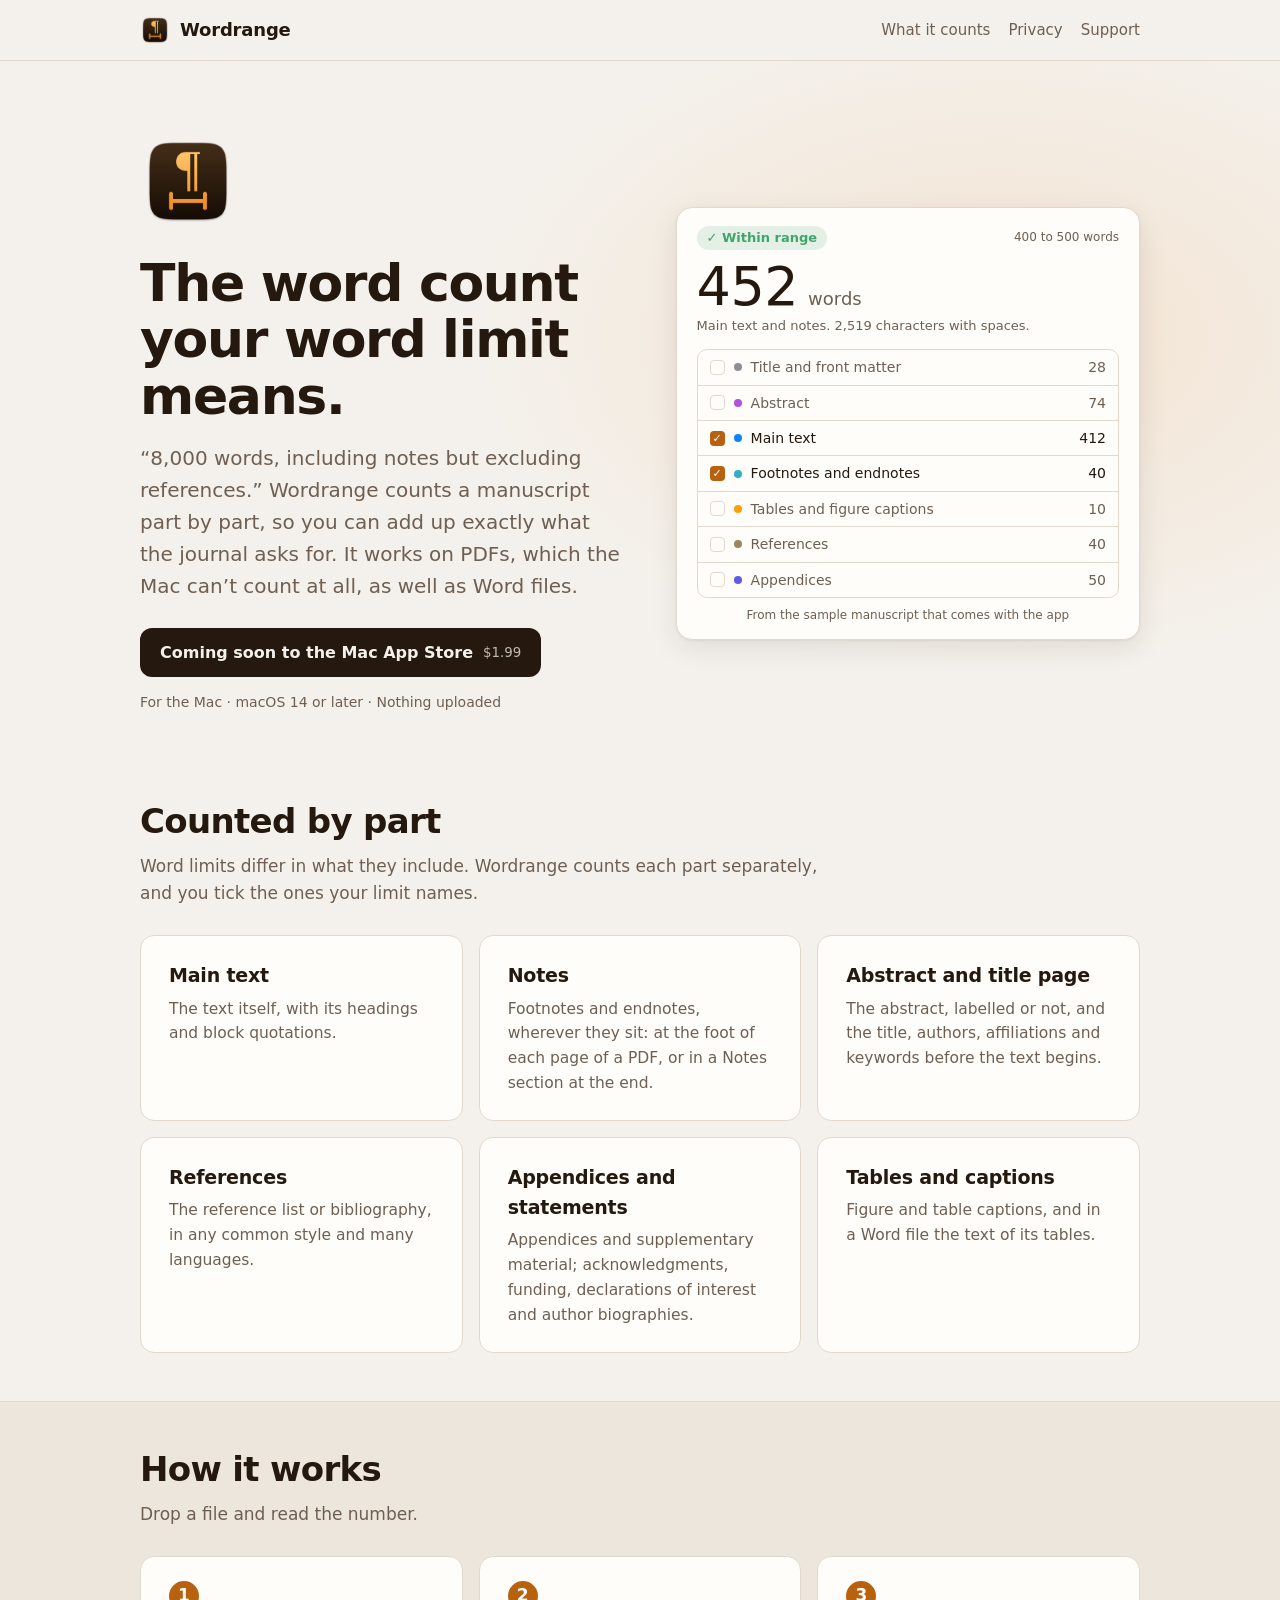
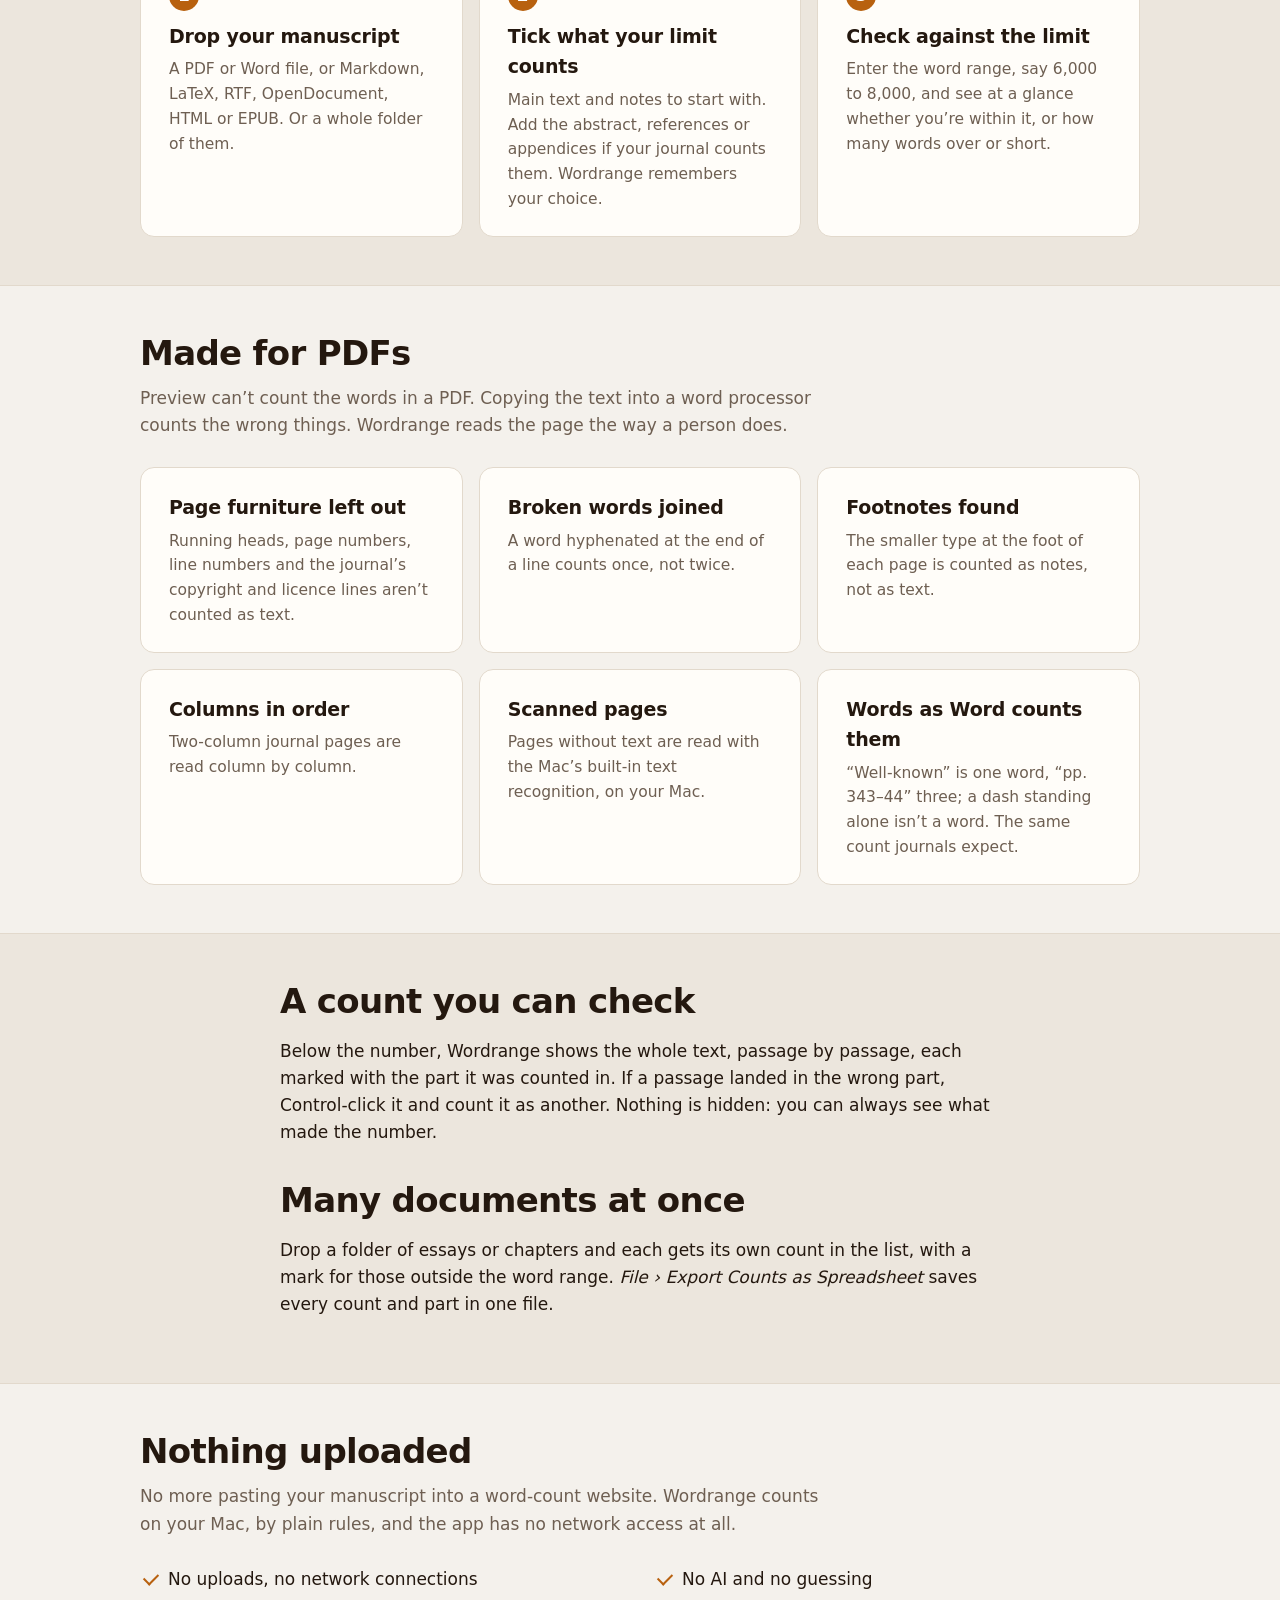
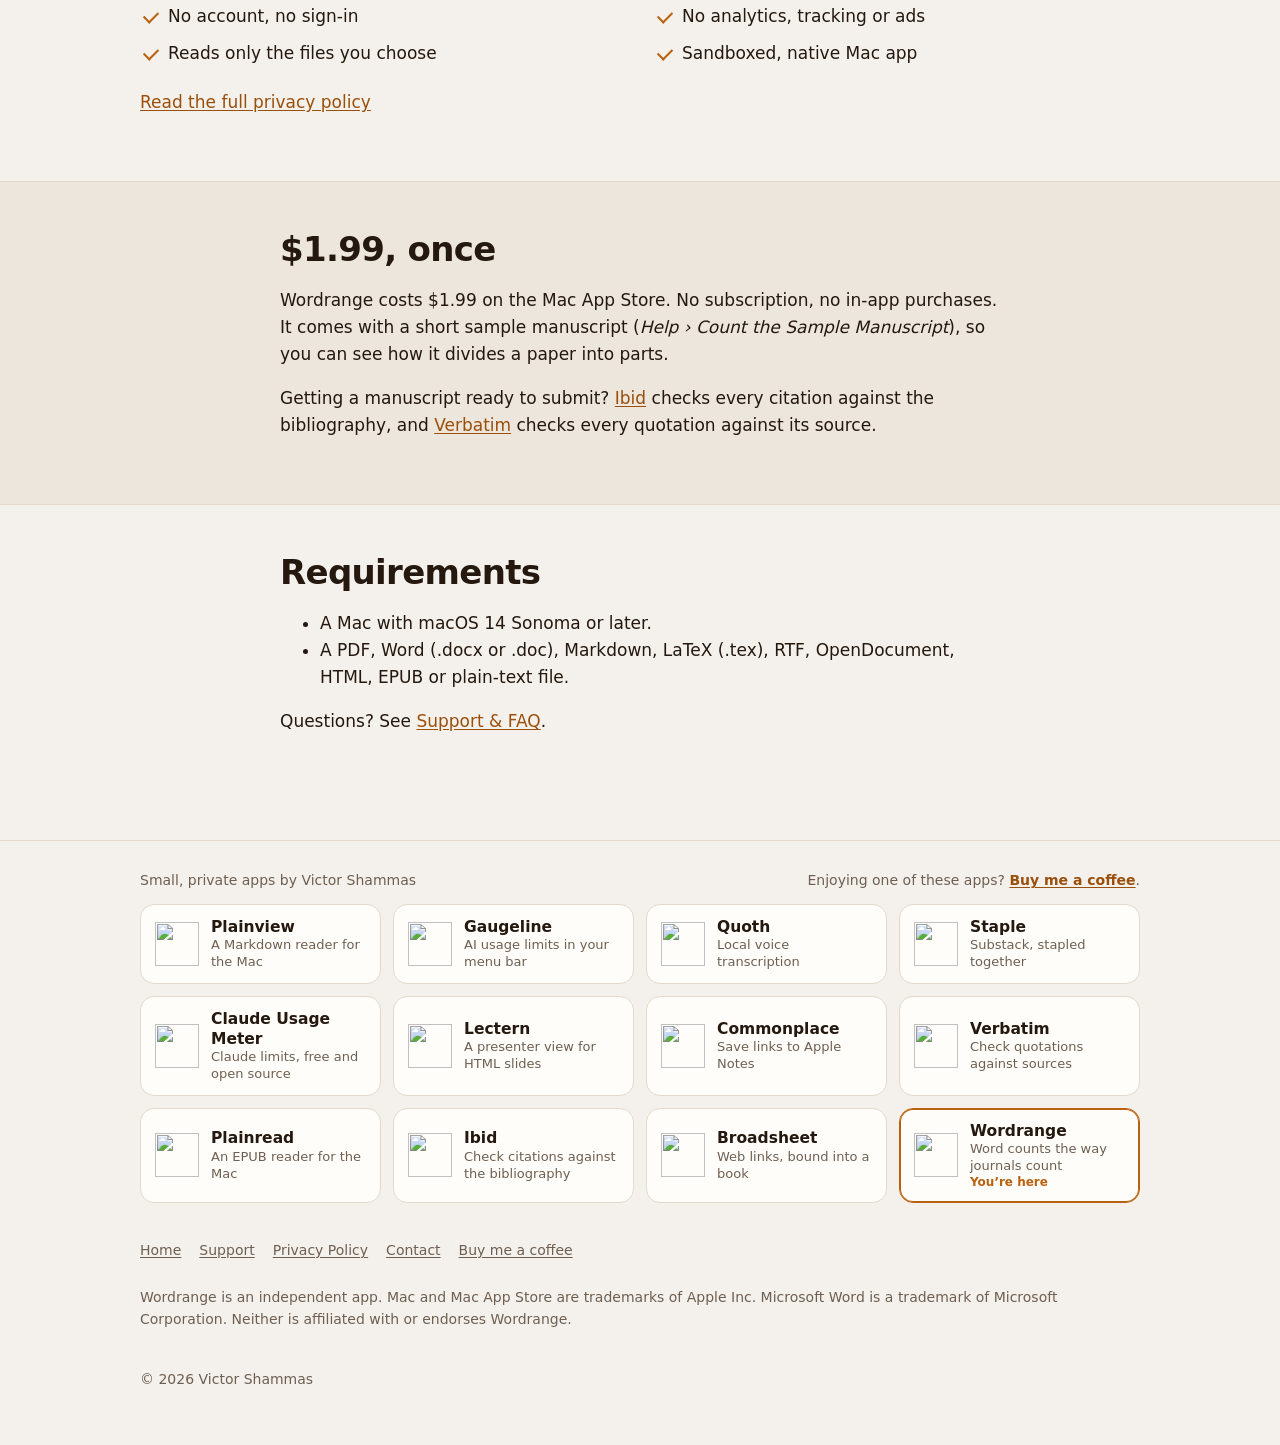
==== index.html @ e0a58110 "Wordrange website: marketing, support and privacy pages Co-Authored-By: Claude Opus 5.5 <noreply@ant" ====
<!doctype html>
<html lang="en">
<head>
<meta charset="utf-8">
<meta name="viewport" content="width=device-width, initial-scale=1">
<title>Wordrange: the word count your word limit means</title>
<meta name="description" content="Wordrange is a Mac app that counts the words in a PDF or Word manuscript the way journals count them: the main text and notes, with or without the abstract, references and appendices. Nothing uploaded.">
<meta name="color-scheme" content="light dark">
<meta property="og:title" content="Wordrange">
<meta property="og:description" content="Count the words in a PDF or Word manuscript the way journals count them, part by part. Nothing uploaded.">
<meta property="og:image" content="https://victorshammas.com/wordrange/icon.png">
<link rel="icon" type="image/png" href="favicon.png">
<link rel="apple-touch-icon" href="apple-touch-icon.png">
<link rel="stylesheet" href="style.css">
</head>
<body>
<header class="site-header">
  <div class="wrap">
    <a class="brand" href="./"><img src="icon.png" alt="" width="30" height="30">Wordrange</a>
    <nav class="nav" aria-label="Main">
      <a href="#parts" class="hide-sm">What it counts</a>
      <a href="#privacy" class="hide-sm">Privacy</a>
      <a href="support.html">Support</a>
    </nav>
  </div>
</header>

<main>
  <section class="hero">
    <div class="wrap">
      <div>
        <img class="hero-icon" src="icon.png" alt="Wordrange app icon" width="96" height="96">
        <h1>The word count your word limit means.</h1>
        <p class="lede">“8,000 words, including notes but excluding references.” Wordrange counts a manuscript part by part, so you can add up exactly what the journal asks for. It works on PDFs, which the Mac can’t count at all, as well as Word files.</p>
        <div class="cta-row">
          <!-- At launch, replace with: <a class="btn" href="https://apps.apple.com/app/idPLACEHOLDER">Download on the Mac App Store <small>$1.99</small></a> (see README.md). -->
          <span class="btn" aria-disabled="true">Coming soon to the Mac App Store <small>$1.99</small></span>
          <span class="fineprint">For the Mac · macOS 14 or later · Nothing uploaded</span>
        </div>
      </div>

      <figure class="compare" role="img" aria-label="Illustration of Wordrange counting a manuscript by part">
        <div class="head"><span class="pill ok">✓ Within range</span><span class="count">400 to 500 words</span></div>
        <div class="big"><strong>452</strong><span>words</span></div>
        <p class="src" style="border:0;margin:0;padding:0">Main text and notes. 2,519 characters with spaces.</p>
        <ul class="parts">
          <li><span class="box"></span><span class="dot" style="background:#8e8e93"></span>Title and front matter<span class="n">28</span></li>
          <li><span class="box"></span><span class="dot" style="background:#af52de"></span>Abstract<span class="n">74</span></li>
          <li class="on"><span class="box">✓</span><span class="dot" style="background:#0a84ff"></span>Main text<span class="n">412</span></li>
          <li class="on"><span class="box">✓</span><span class="dot" style="background:#30b0c7"></span>Footnotes and endnotes<span class="n">40</span></li>
          <li><span class="box"></span><span class="dot" style="background:#ff9f0a"></span>Tables and figure captions<span class="n">10</span></li>
          <li><span class="box"></span><span class="dot" style="background:#a2845e"></span>References<span class="n">40</span></li>
          <li><span class="box"></span><span class="dot" style="background:#5e5ce6"></span>Appendices<span class="n">50</span></li>
        </ul>
        <p class="demo">From the sample manuscript that comes with the app</p>
      </figure>
    </div>
  </section>

  <section id="parts">
    <div class="wrap">
      <h2>Counted by part</h2>
      <p class="section-lede">Word limits differ in what they include. Wordrange counts each part separately, and you tick the ones your limit names.</p>
      <div class="grid">
        <div class="card"><h3>Main text</h3><p>The text itself, with its headings and block quotations.</p></div>
        <div class="card"><h3>Notes</h3><p>Footnotes and endnotes, wherever they sit: at the foot of each page of a PDF, or in a Notes section at the end.</p></div>
        <div class="card"><h3>Abstract and title page</h3><p>The abstract, labelled or not, and the title, authors, affiliations and keywords before the text begins.</p></div>
        <div class="card"><h3>References</h3><p>The reference list or bibliography, in any common style and many languages.</p></div>
        <div class="card"><h3>Appendices and statements</h3><p>Appendices and supplementary material; acknowledgments, funding, declarations of interest and author biographies.</p></div>
        <div class="card"><h3>Tables and captions</h3><p>Figure and table captions, and in a Word file the text of its tables.</p></div>
      </div>
    </div>
  </section>

  <section class="band" id="how">
    <div class="wrap">
      <h2>How it works</h2>
      <p class="section-lede">Drop a file and read the number.</p>
      <div class="steps">
        <div class="card"><h3>Drop your manuscript</h3><p>A PDF or Word file, or Markdown, LaTeX, RTF, OpenDocument, HTML or EPUB. Or a whole folder of them.</p></div>
        <div class="card"><h3>Tick what your limit counts</h3><p>Main text and notes to start with. Add the abstract, references or appendices if your journal counts them. Wordrange remembers your choice.</p></div>
        <div class="card"><h3>Check against the limit</h3><p>Enter the word range, say 6,000 to 8,000, and see at a glance whether you’re within it, or how many words over or short.</p></div>
      </div>
    </div>
  </section>

  <section id="pdf">
    <div class="wrap">
      <h2>Made for PDFs</h2>
      <p class="section-lede">Preview can’t count the words in a PDF. Copying the text into a word processor counts the wrong things. Wordrange reads the page the way a person does.</p>
      <div class="grid">
        <div class="card"><h3>Page furniture left out</h3><p>Running heads, page numbers, line numbers and the journal’s copyright and licence lines aren’t counted as text.</p></div>
        <div class="card"><h3>Broken words joined</h3><p>A word hyphenated at the end of a line counts once, not twice.</p></div>
        <div class="card"><h3>Footnotes found</h3><p>The smaller type at the foot of each page is counted as notes, not as text.</p></div>
        <div class="card"><h3>Columns in order</h3><p>Two-column journal pages are read column by column.</p></div>
        <div class="card"><h3>Scanned pages</h3><p>Pages without text are read with the Mac’s built-in text recognition, on your Mac.</p></div>
        <div class="card"><h3>Words as Word counts them</h3><p>“Well-known” is one word, “pp. 343–44” three; a dash standing alone isn’t a word. The same count journals expect.</p></div>
      </div>
    </div>
  </section>

  <section class="band">
    <div class="wrap narrow">
      <h2>A count you can check</h2>
      <p>Below the number, Wordrange shows the whole text, passage by passage, each marked with the part it was counted in. If a passage landed in the wrong part, Control-click it and count it as another. Nothing is hidden: you can always see what made the number.</p>
      <h2 style="margin-top:34px">Many documents at once</h2>
      <p>Drop a folder of essays or chapters and each gets its own count in the list, with a mark for those outside the word range. <em>File › Export Counts as Spreadsheet</em> saves every count and part in one file.</p>
    </div>
  </section>

  <section id="privacy">
    <div class="wrap">
      <h2>Nothing uploaded</h2>
      <p class="section-lede">No more pasting your manuscript into a word-count website. Wordrange counts on your Mac, by plain rules, and the app has no network access at all.</p>
      <ul class="checks">
        <li>No uploads, no network connections</li>
        <li>No AI and no guessing</li>
        <li>No account, no sign-in</li>
        <li>No analytics, tracking or ads</li>
        <li>Reads only the files you choose</li>
        <li>Sandboxed, native Mac app</li>
      </ul>
      <p style="margin-top:22px"><a href="privacy.html">Read the full privacy policy</a></p>
    </div>
  </section>

  <section class="band">
    <div class="wrap narrow">
      <h2>$1.99, once</h2>
      <p>Wordrange costs $1.99 on the Mac App Store. No subscription, no in-app purchases. It comes with a short sample manuscript (<em>Help › Count the Sample Manuscript</em>), so you can see how it divides a paper into parts.</p>
      <p>Getting a manuscript ready to submit? <a href="https://victorshammas.com/ibid/">Ibid</a> checks every citation against the bibliography, and <a href="https://victorshammas.com/verbatim/">Verbatim</a> checks every quotation against its source.</p>
    </div>
  </section>

  <section>
    <div class="wrap narrow">
      <h2>Requirements</h2>
      <ul>
        <li>A Mac with macOS 14 Sonoma or later.</li>
        <li>A PDF, Word (.docx or .doc), Markdown, LaTeX (.tex), RTF, OpenDocument, HTML, EPUB or plain-text file.</li>
      </ul>
      <p>Questions? See <a href="support.html">Support &amp; FAQ</a>.</p>
    </div>
  </section>
</main>

<section class="app-bar" aria-label="Apps by Victor Shammas">
  <div class="wrap">
    <div class="app-bar-head">
      <p class="app-bar-title"><a href="https://victorshammas.com/apps/">Small, private apps by Victor Shammas</a></p>
      <p class="app-bar-coffee">Enjoying one of these apps? <a href="https://buymeacoffee.com/victorshammas">Buy me a coffee</a>.</p>
    </div>
    <div class="app-tiles">
      <a class="app-tile" href="https://victorshammas.com/plainview/"><img src="https://victorshammas.com/plainview/icon.png" alt="" width="44" height="44"><span><strong>Plainview</strong><small>A Markdown reader for the Mac</small></span></a>
      <a class="app-tile" href="https://victorshammas.com/gaugeline/"><img src="https://victorshammas.com/gaugeline/icon.png" alt="" width="44" height="44"><span><strong>Gaugeline</strong><small>AI usage limits in your menu bar</small></span></a>
      <a class="app-tile" href="https://victorshammas.com/quoth/"><img src="https://victorshammas.com/quoth/icon.png" alt="" width="44" height="44"><span><strong>Quoth</strong><small>Local voice transcription</small></span></a>
      <a class="app-tile" href="https://victorshammas.com/staple/"><img src="https://victorshammas.com/staple/icon.png" alt="" width="44" height="44"><span><strong>Staple</strong><small>Substack, stapled together</small></span></a>
      <a class="app-tile" href="https://victorshammas.com/claude-usage-meter/"><img src="https://victorshammas.com/claude-usage-meter/icon.png" alt="" width="44" height="44"><span><strong>Claude Usage Meter</strong><small>Claude limits, free and open source</small></span></a>
      <a class="app-tile" href="https://victorshammas.com/lectern/"><img src="https://victorshammas.com/lectern/icon.png" alt="" width="44" height="44"><span><strong>Lectern</strong><small>A presenter view for HTML slides</small></span></a>
      <a class="app-tile" href="https://victorshammas.com/commonplace/"><img src="https://victorshammas.com/commonplace/icon.png" alt="" width="44" height="44"><span><strong>Commonplace</strong><small>Save links to Apple Notes</small></span></a>
      <a class="app-tile" href="https://victorshammas.com/verbatim/"><img src="https://victorshammas.com/verbatim/icon.png" alt="" width="44" height="44"><span><strong>Verbatim</strong><small>Check quotations against sources</small></span></a>
      <a class="app-tile" href="https://victorshammas.com/plainread/"><img src="https://victorshammas.com/plainread/icon.png" alt="" width="44" height="44"><span><strong>Plainread</strong><small>An EPUB reader for the Mac</small></span></a>
      <a class="app-tile" href="https://victorshammas.com/ibid/"><img src="https://victorshammas.com/ibid/icon.png" alt="" width="44" height="44"><span><strong>Ibid</strong><small>Check citations against the bibliography</small></span></a>
      <a class="app-tile" href="https://victorshammas.com/broadsheet/"><img src="https://victorshammas.com/broadsheet/icon.png" alt="" width="44" height="44"><span><strong>Broadsheet</strong><small>Web links, bound into a book</small></span></a>
      <a class="app-tile current" aria-current="page" href="https://victorshammas.com/wordrange/"><img src="https://victorshammas.com/wordrange/icon.png" alt="" width="44" height="44"><span><strong>Wordrange</strong><small>Word counts the way journals count</small><em>You’re here</em></span></a>
    </div>
  </div>
</section>

<footer>
  <div class="wrap">
    <nav aria-label="Footer"><a href="./">Home</a><a href="support.html">Support</a><a href="privacy.html">Privacy Policy</a><a href="mailto:contact+wordrange@victorshammas.com">Contact</a><a href="https://buymeacoffee.com/victorshammas">Buy me a coffee</a></nav>
    <p>Wordrange is an independent app. Mac and Mac App Store are trademarks of Apple Inc. Microsoft Word is a trademark of Microsoft Corporation. Neither is affiliated with or endorses Wordrange.</p>
    <p>© 2026 Victor Shammas</p>
  </div>
</footer>
</body>
</html>
---- style.css ----
/* Ibid site: one stylesheet, no external fonts, scripts or trackers.
   Shared with Plainview, Gaugeline, Quoth, Lectern, Commonplace, Verbatim and Plainread (victorshammas.com);
   only the hero figure differs. */
:root {
  /* Brand palette, matching the app icon: espresso (#46321F → #1C140E), amber (#FFC56A → #EE8A25). Same as Plainread's. */
  --bg: #f4f1ec;
  --surface: #fffdf9;
  --surface-2: #ece6dd;
  --text: #24180f;
  --muted: #6e5f52;
  --line: #e2d9cc;
  --accent: #b8610f;
  --accent-ink: #ffffff;
  --link: #9a4f0b;
  --glow: rgba(238, 138, 37, .14);
  --ok: #3fa66b;
  --warn: #e8a33a;
  --bad: #e0563a;
  --track: #e7dfd3;
  --code-bg: #ede6dc;
  --shadow: 0 1px 2px rgba(36, 24, 15, .06), 0 8px 28px rgba(36, 24, 15, .09);
  --radius: 14px;
  color-scheme: light dark;
}
@media (prefers-color-scheme: dark) {
  :root {
    --bg: #1c140e;
    --surface: #2a1f16;
    --surface-2: #241a12;
    --text: #f6ebdd;
    --muted: #bca892;
    --line: #46321f;
    --accent: #ffb457;
    --accent-ink: #1c140e;
    --link: #ffc56a;
    --glow: rgba(255, 197, 106, .12);
    --track: #46321f;
    --code-bg: #33261b;
    --shadow: 0 1px 2px rgba(0, 0, 0, .35), 0 10px 30px rgba(0, 0, 0, .4);
  }
}

* { box-sizing: border-box; }
html { -webkit-text-size-adjust: 100%; }
body {
  margin: 0;
  background: var(--bg);
  color: var(--text);
  font: 17px/1.6 -apple-system, BlinkMacSystemFont, "SF Pro Text", "Segoe UI", system-ui, sans-serif;
  -webkit-font-smoothing: antialiased;
}
a { color: var(--link); text-underline-offset: 2px; }
a:hover { text-decoration-thickness: 2px; }
img { max-width: 100%; height: auto; }
code, kbd {
  font: .9em/1.4 ui-monospace, "SF Mono", Menlo, monospace;
  background: var(--code-bg);
  border-radius: 6px;
  padding: .12em .4em;
  overflow-wrap: anywhere;
}
pre {
  background: var(--code-bg);
  border-radius: 10px;
  padding: 14px 16px;
  overflow-x: auto;
  font: 14px/1.5 ui-monospace, "SF Mono", Menlo, monospace;
}
pre code { background: none; padding: 0; }

.wrap { max-width: 1040px; margin: 0 auto; padding: 0 20px; }
.narrow { max-width: 760px; }

/* Header */
.site-header { border-bottom: 1px solid var(--line); background: color-mix(in srgb, var(--bg) 88%, transparent); position: sticky; top: 0; backdrop-filter: saturate(160%) blur(12px); -webkit-backdrop-filter: saturate(160%) blur(12px); z-index: 10; }
.site-header .wrap { display: flex; align-items: center; justify-content: space-between; gap: 16px; height: 60px; }
.brand { display: flex; align-items: center; gap: 10px; font-weight: 700; font-size: 18px; color: var(--text); text-decoration: none; letter-spacing: -.01em; }
.brand img { width: 30px; height: 30px; }
.nav { display: flex; gap: 18px; font-size: 15px; }
.nav a { color: var(--muted); text-decoration: none; }
.nav a:hover, .nav a[aria-current="page"] { color: var(--text); }

/* Hero */
.hero { padding: 72px 0 40px; background: radial-gradient(60% 70% at 78% 40%, var(--glow), transparent 70%); }
.hero .wrap { display: grid; grid-template-columns: 1.05fr 1fr; gap: 48px; align-items: center; }
.hero-icon { width: 96px; height: 96px; margin-bottom: 18px; }
h1 { font-size: clamp(34px, 5vw, 52px); line-height: 1.08; letter-spacing: -.025em; margin: 0 0 18px; }
.lede { font-size: 20px; color: var(--muted); margin: 0 0 26px; max-width: 34em; }
.cta-row { display: flex; flex-wrap: wrap; align-items: center; gap: 14px 18px; }
.btn {
  display: inline-flex; align-items: center; gap: 10px;
  background: var(--text); color: var(--bg);
  padding: 12px 20px; border-radius: 12px;
  font-weight: 600; text-decoration: none; font-size: 16px;
}
.btn:hover { opacity: .9; }
.btn small { font-weight: 500; opacity: .75; }
.fineprint { color: var(--muted); font-size: 14px; }

/* Screenshot frame: a real 1280×800 screenshot in a plain window. */
.shot { margin: 0; background: var(--surface); border: 1px solid var(--line); border-radius: 12px; box-shadow: var(--shadow); overflow: hidden; }
.win-bar { display: flex; align-items: center; gap: 8px; height: 34px; padding: 0 14px; border-bottom: 1px solid var(--line); background: var(--surface-2); font-size: 13px; font-weight: 600; color: var(--muted); }
.win-bar i { width: 12px; height: 12px; border-radius: 50%; background: #ff5f57; }
.win-bar i:nth-child(2) { background: #febc2e; } .win-bar i:nth-child(3) { background: #28c840; margin-right: 8px; }
.shot img { display: block; width: 100%; height: auto; }
.shot-wide { max-width: 880px; margin: 32px auto 0; }

/* Sections */
section { padding: 48px 0; }
h2 { font-size: clamp(26px, 3.4vw, 34px); letter-spacing: -.02em; line-height: 1.15; margin: 0 0 12px; }
h3 { font-size: 19px; margin: 0 0 6px; letter-spacing: -.01em; }
.section-lede { color: var(--muted); margin: 0 0 28px; max-width: 40em; }
.grid { display: grid; grid-template-columns: repeat(3, 1fr); gap: 16px; }
.card { background: var(--surface); border: 1px solid var(--line); border-radius: var(--radius); padding: 24px 28px; }
.card p { margin: 0; color: var(--muted); font-size: 15.5px; }
.steps { counter-reset: s; display: grid; grid-template-columns: repeat(3, 1fr); gap: 16px; }
.steps .card::before { counter-increment: s; content: counter(s); display: inline-grid; place-items: center; width: 30px; height: 30px; border-radius: 50%; background: var(--accent); color: var(--accent-ink); font-weight: 700; margin-bottom: 10px; }
.band { background: var(--surface-2); border-block: 1px solid var(--line); }
.checks { list-style: none; padding: 0; margin: 0; display: grid; grid-template-columns: 1fr 1fr; gap: 10px 28px; }
.checks li { padding-left: 28px; position: relative; }
.checks li::before { content: ""; position: absolute; left: 4px; top: .45em; width: 12px; height: 7px; border-left: 2.5px solid var(--accent); border-bottom: 2.5px solid var(--accent); transform: rotate(-45deg); }

/* Docs pages */
.doc { padding: 48px 0 24px; }
.doc h1 { font-size: clamp(30px, 4.4vw, 42px); }
.doc h2 { font-size: 24px; margin-top: 40px; }
.doc h3 { margin-top: 26px; }
.doc p, .doc li { color: var(--text); }
.doc .meta-line { color: var(--muted); margin-top: -6px; }
.tldr { background: var(--surface); border: 1px solid var(--line); border-left: 4px solid var(--accent); border-radius: 10px; padding: 18px 28px; margin: 24px 0; }
.tldr ul { margin: 8px 0 0; padding-left: 20px; }
table { width: 100%; border-collapse: collapse; margin: 16px 0; font-size: 15.5px; display: block; overflow-x: auto; }
th, td { text-align: left; vertical-align: top; padding: 10px 12px; border-bottom: 1px solid var(--line); }
th { color: var(--muted); font-weight: 600; font-size: 14px; }
details { background: var(--surface); border: 1px solid var(--line); border-radius: 12px; padding: 6px 28px; margin: 12px 0; }
details[open] { padding-bottom: 18px; }
summary { cursor: pointer; font-weight: 600; padding: 14px 0; list-style-position: inside; }
summary::-webkit-details-marker { margin-right: 6px; }
details > :not(summary) { margin-left: 0; margin-right: 0; }
summary::marker { color: var(--muted); }
.toc { display: flex; flex-wrap: wrap; gap: 8px; margin: 18px 0 8px; padding: 0; list-style: none; }
.toc a { display: inline-block; padding: 6px 12px; border: 1px solid var(--line); border-radius: 999px; text-decoration: none; color: var(--text); font-size: 14.5px; background: var(--surface); }

/* Footer */
footer { border-top: 1px solid var(--line); margin-top: 40px; padding: 28px 0 40px; color: var(--muted); font-size: 14px; }
footer .wrap { display: grid; gap: 10px; }
footer nav { display: flex; flex-wrap: wrap; gap: 18px; }
footer a { color: var(--muted); }

@media (max-width: 820px) {
  details, .card, .tldr { padding-left: 20px; padding-right: 20px; }
  .hero { padding-top: 40px; }
  .hero .wrap, .grid, .steps { grid-template-columns: 1fr; }
  .hero .wrap { gap: 32px; }
  .checks { grid-template-columns: 1fr; }
  .nav { gap: 14px; }
}
@media (max-width: 600px) {
  .stack thead { display: none; }
  .stack, .stack tbody, .stack tr, .stack td { display: block; width: 100%; }
  .stack tr { border-bottom: 1px solid var(--line); padding: 8px 0; }
  .stack td { border: 0; padding: 4px 0; }
  .stack td:first-child { font-weight: 600; }
  .stack td:not(:first-child)::before { content: attr(data-label) ": "; color: var(--muted); font-weight: 600; }
}
@media (max-width: 420px) {
  .nav a.hide-sm { display: none; }
  body { font-size: 16px; }
  .lede { font-size: 18px; }
}

/* App bar: the family of apps, shared by every site (Plainview, Gaugeline, Quoth, Staple, Claude Usage Meter, Lectern, Commonplace). */
.app-bar { border-top: 1px solid var(--line); margin-top: 40px; padding: 28px 0 8px; }
.app-bar + footer { margin-top: 0; border-top: 0; }
.app-bar-title { color: var(--muted); font-size: 14px; margin: 0 0 12px; }
.app-bar-head { display: flex; flex-wrap: wrap; justify-content: space-between; align-items: baseline; gap: 4px 18px; margin: 0 0 12px; }
.app-bar-head p { margin: 0; color: var(--muted); font-size: 14px; }
.app-bar-title a { color: inherit; text-decoration: none; }
.app-bar-title a:hover { color: var(--text); text-decoration: underline; }
.app-bar-coffee a { color: var(--link); font-weight: 600; }
.app-tiles { display: grid; grid-template-columns: repeat(4, 1fr); gap: 12px; }
.app-tile { display: flex; align-items: center; gap: 12px; padding: 12px 14px; border: 1px solid var(--line); border-radius: var(--radius); background: var(--surface); color: var(--text); text-decoration: none; }
.app-tile:hover { border-color: var(--accent); }
.app-tile img { width: 44px; height: 44px; flex: none; }
.app-tile span { display: grid; line-height: 1.3; }
.app-tile strong { font-size: 15.5px; }
.app-tile small { color: var(--muted); font-size: 13px; }
.app-tile em { color: var(--accent); font-size: 12px; font-style: normal; font-weight: 600; }
.app-tile.current { box-shadow: inset 0 0 0 1px var(--accent); border-color: var(--accent); }
/* Seven apps: four across, then three; icon beside the text. */
@media (max-width: 1000px) { .app-tiles { grid-template-columns: repeat(3, 1fr); } }
@media (max-width: 760px) { .app-tiles { grid-template-columns: 1fr 1fr; } }
@media (max-width: 560px) { .app-tiles { grid-template-columns: 1fr; } }

/* Comparison mock (pure CSS, a citation and bibliography entry from the sample essay) */
.compare { margin: 0; background: var(--surface); border: 1px solid var(--line); border-radius: 16px; box-shadow: var(--shadow); padding: 18px 20px 14px; font-size: 14.5px; }
.compare .head { display: flex; align-items: center; gap: 8px; margin-bottom: 10px; }
.compare .pill { font-weight: 600; font-size: 13px; padding: 2px 10px; border-radius: 999px; }
.compare .pill.bad { color: var(--bad); background: color-mix(in srgb, var(--bad) 14%, transparent); }
.compare .pill.flag { color: var(--text); border: 1px solid var(--line); font-weight: 500; }
.compare .count { margin-left: auto; color: var(--muted); font-size: 12px; }
.compare .sum { margin: 0 0 12px; font-size: 15.5px; }
.compare .cols { display: grid; grid-template-columns: 1fr 1fr; gap: 16px; }
.compare h4 { margin: 0 0 4px; font-size: 11.5px; text-transform: uppercase; letter-spacing: .06em; color: var(--muted); }
.compare .cols p { margin: 0; font-family: "Iowan Old Style", Georgia, serif; font-size: 15.5px; line-height: 1.5; }
.compare mark { color: inherit; background: color-mix(in srgb, var(--bad) 24%, transparent); border-radius: 3px; padding: 0 2px; }
.compare .src { margin: 12px 0 0; padding-top: 10px; border-top: 1px solid var(--line); color: var(--muted); font-size: 13px; }
.compare .list { margin: 12px 0 0; padding: 10px 0 0; border-top: 1px solid var(--line); list-style: none; font-size: 13px; }
.compare .list li { display: flex; gap: 8px; padding: 3px 0; color: var(--muted); }
.compare .list b { width: 14px; text-align: center; }
.compare .ok { color: var(--ok); } .compare .warn { color: var(--warn); } .compare .badc { color: var(--bad); }
.compare .demo { margin: 8px 0 0; color: var(--muted); font-size: 12px; text-align: center; }
@media (max-width: 560px) { .compare .cols { grid-template-columns: 1fr; } }
.verdicts { display: grid; gap: 10px; margin: 18px 0 0; padding: 0; list-style: none; }
.verdicts li { background: var(--surface); border: 1px solid var(--line); border-radius: 12px; padding: 12px 14px; }
.verdicts strong { margin-right: 6px; }
.price { font-size: 1.15em; }

/* Wordrange: the count in the hero figure */
.compare .big { display: flex; align-items: baseline; gap: 10px; margin: 2px 0 2px; }
.compare .big strong { font-size: 54px; font-weight: 300; line-height: 1; font-variant-numeric: tabular-nums; letter-spacing: -.01em; }
.compare .big span { font-size: 18px; color: var(--muted); }
.compare .pill.ok { color: var(--ok); background: color-mix(in srgb, var(--ok) 14%, transparent); }
.compare .parts { margin: 12px 0 0; padding: 0; list-style: none; border: 1px solid var(--line); border-radius: 10px; font-size: 14px; }
.compare .parts li { display: flex; align-items: center; gap: 9px; padding: 6px 12px; border-top: 1px solid var(--line); }
.compare .parts li:first-child { border-top: 0; }
.compare .parts .box { width: 15px; height: 15px; border-radius: 4px; border: 1.5px solid var(--line); display: inline-grid; place-items: center; font-size: 11px; line-height: 1; flex: none; }
.compare .parts .on .box { background: var(--accent); border-color: transparent; color: var(--accent-ink); }
.compare .parts .dot { width: 8px; height: 8px; border-radius: 50%; flex: none; }
.compare .parts .n { margin-left: auto; font-variant-numeric: tabular-nums; }
.compare .parts li:not(.on) { color: var(--muted); }
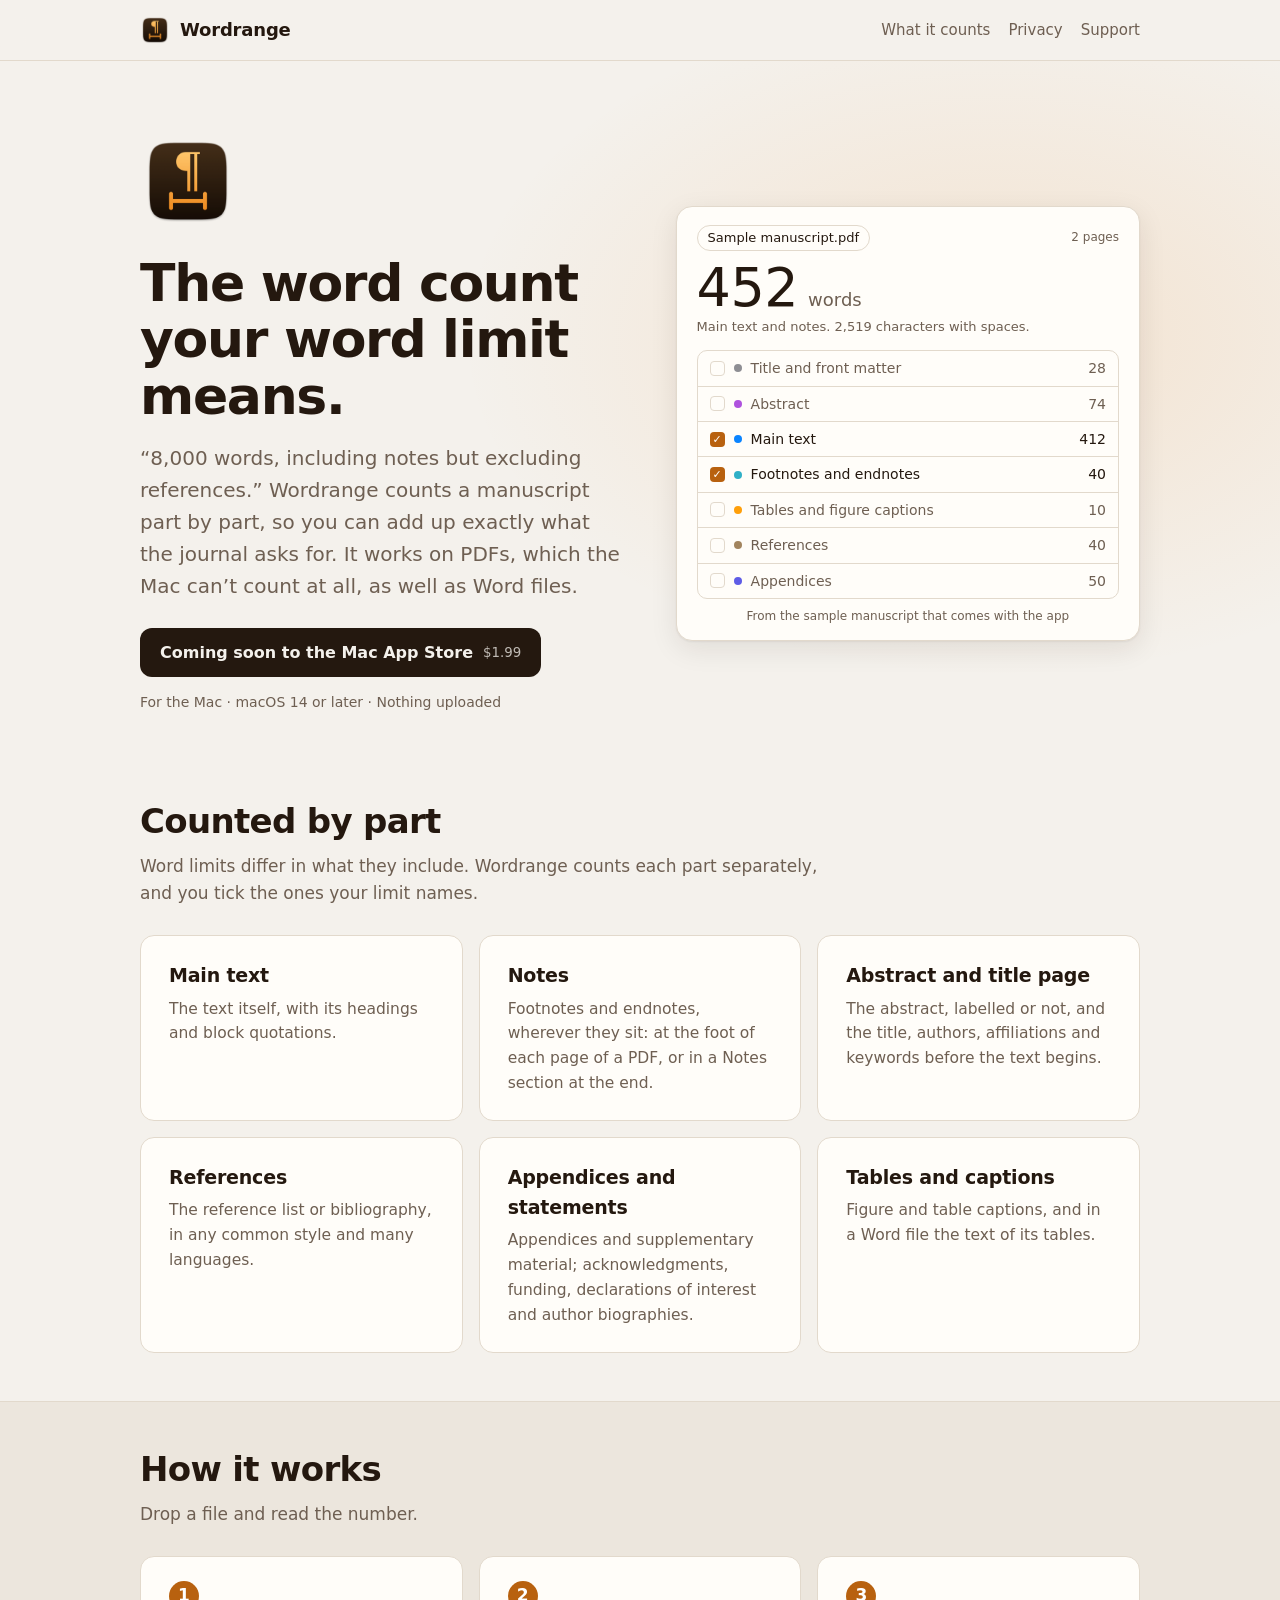
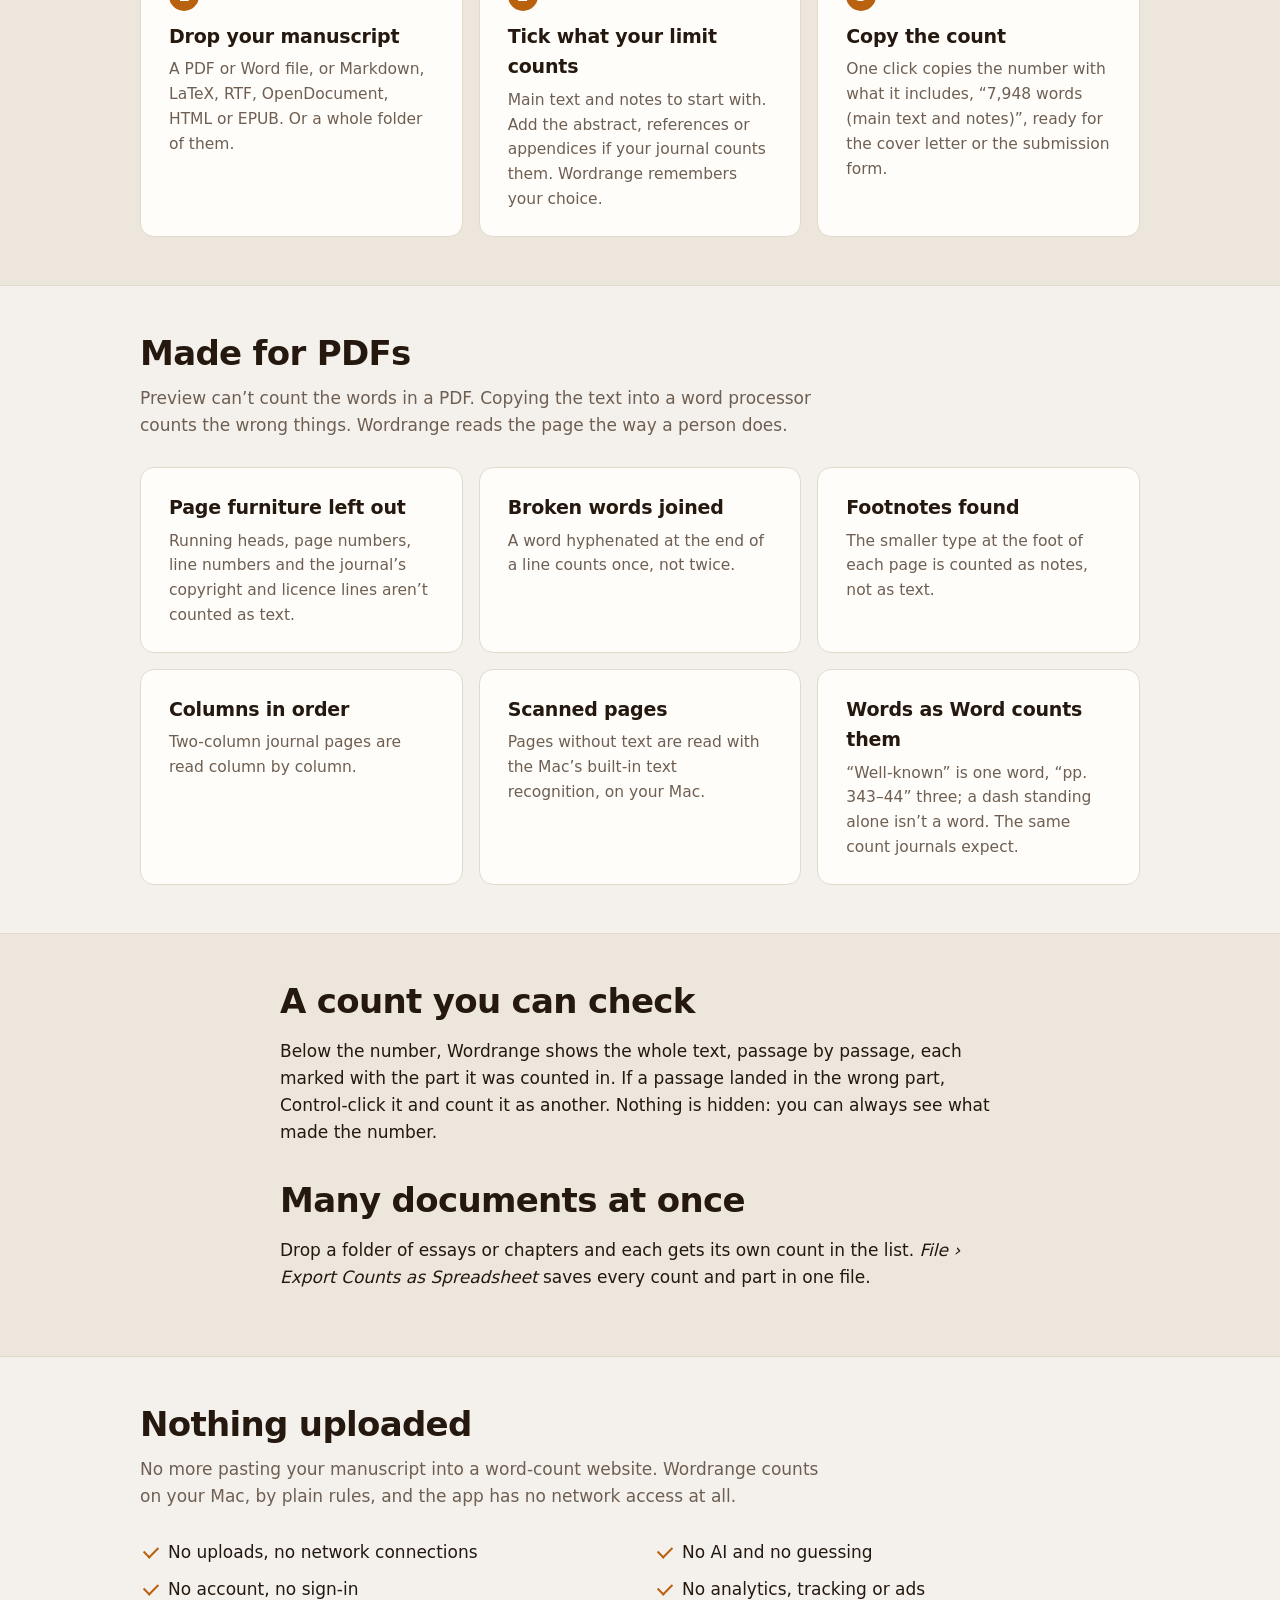
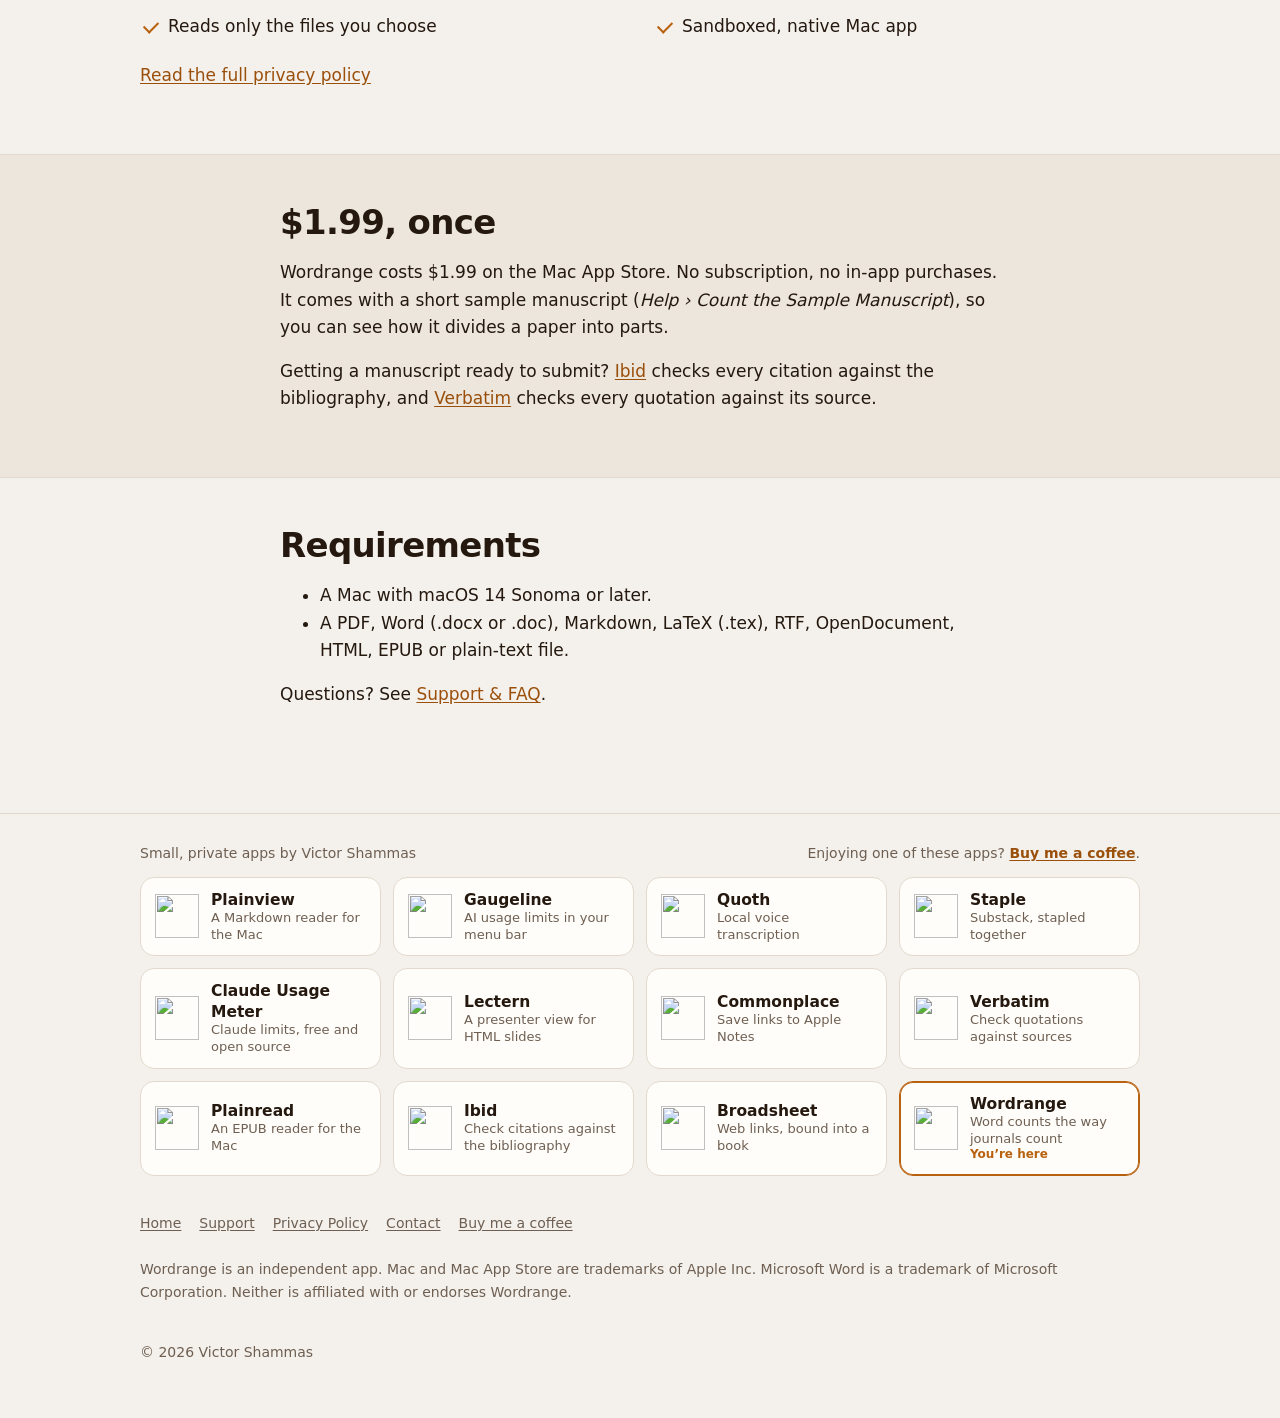
==== commit b308df97: "No word range: copy the count instead Co-Authored-By: Claude Opus 5.5 <noreply@anthropic.com> Claude" ====
--- a/index.html
+++ b/index.html
@@ -40,7 +40,7 @@
       </div>
 
       <figure class="compare" role="img" aria-label="Illustration of Wordrange counting a manuscript by part">
-        <div class="head"><span class="pill ok">✓ Within range</span><span class="count">400 to 500 words</span></div>
+        <div class="head"><span class="pill flag">Sample manuscript.pdf</span><span class="count">2 pages</span></div>
         <div class="big"><strong>452</strong><span>words</span></div>
         <p class="src" style="border:0;margin:0;padding:0">Main text and notes. 2,519 characters with spaces.</p>
         <ul class="parts">
@@ -79,7 +79,7 @@
       <div class="steps">
         <div class="card"><h3>Drop your manuscript</h3><p>A PDF or Word file, or Markdown, LaTeX, RTF, OpenDocument, HTML or EPUB. Or a whole folder of them.</p></div>
         <div class="card"><h3>Tick what your limit counts</h3><p>Main text and notes to start with. Add the abstract, references or appendices if your journal counts them. Wordrange remembers your choice.</p></div>
-        <div class="card"><h3>Check against the limit</h3><p>Enter the word range, say 6,000 to 8,000, and see at a glance whether you’re within it, or how many words over or short.</p></div>
+        <div class="card"><h3>Copy the count</h3><p>One click copies the number with what it includes, “7,948 words (main text and notes)”, ready for the cover letter or the submission form.</p></div>
       </div>
     </div>
   </section>
@@ -104,7 +104,7 @@
       <h2>A count you can check</h2>
       <p>Below the number, Wordrange shows the whole text, passage by passage, each marked with the part it was counted in. If a passage landed in the wrong part, Control-click it and count it as another. Nothing is hidden: you can always see what made the number.</p>
       <h2 style="margin-top:34px">Many documents at once</h2>
-      <p>Drop a folder of essays or chapters and each gets its own count in the list, with a mark for those outside the word range. <em>File › Export Counts as Spreadsheet</em> saves every count and part in one file.</p>
+      <p>Drop a folder of essays or chapters and each gets its own count in the list. <em>File › Export Counts as Spreadsheet</em> saves every count and part in one file.</p>
     </div>
   </section>
 
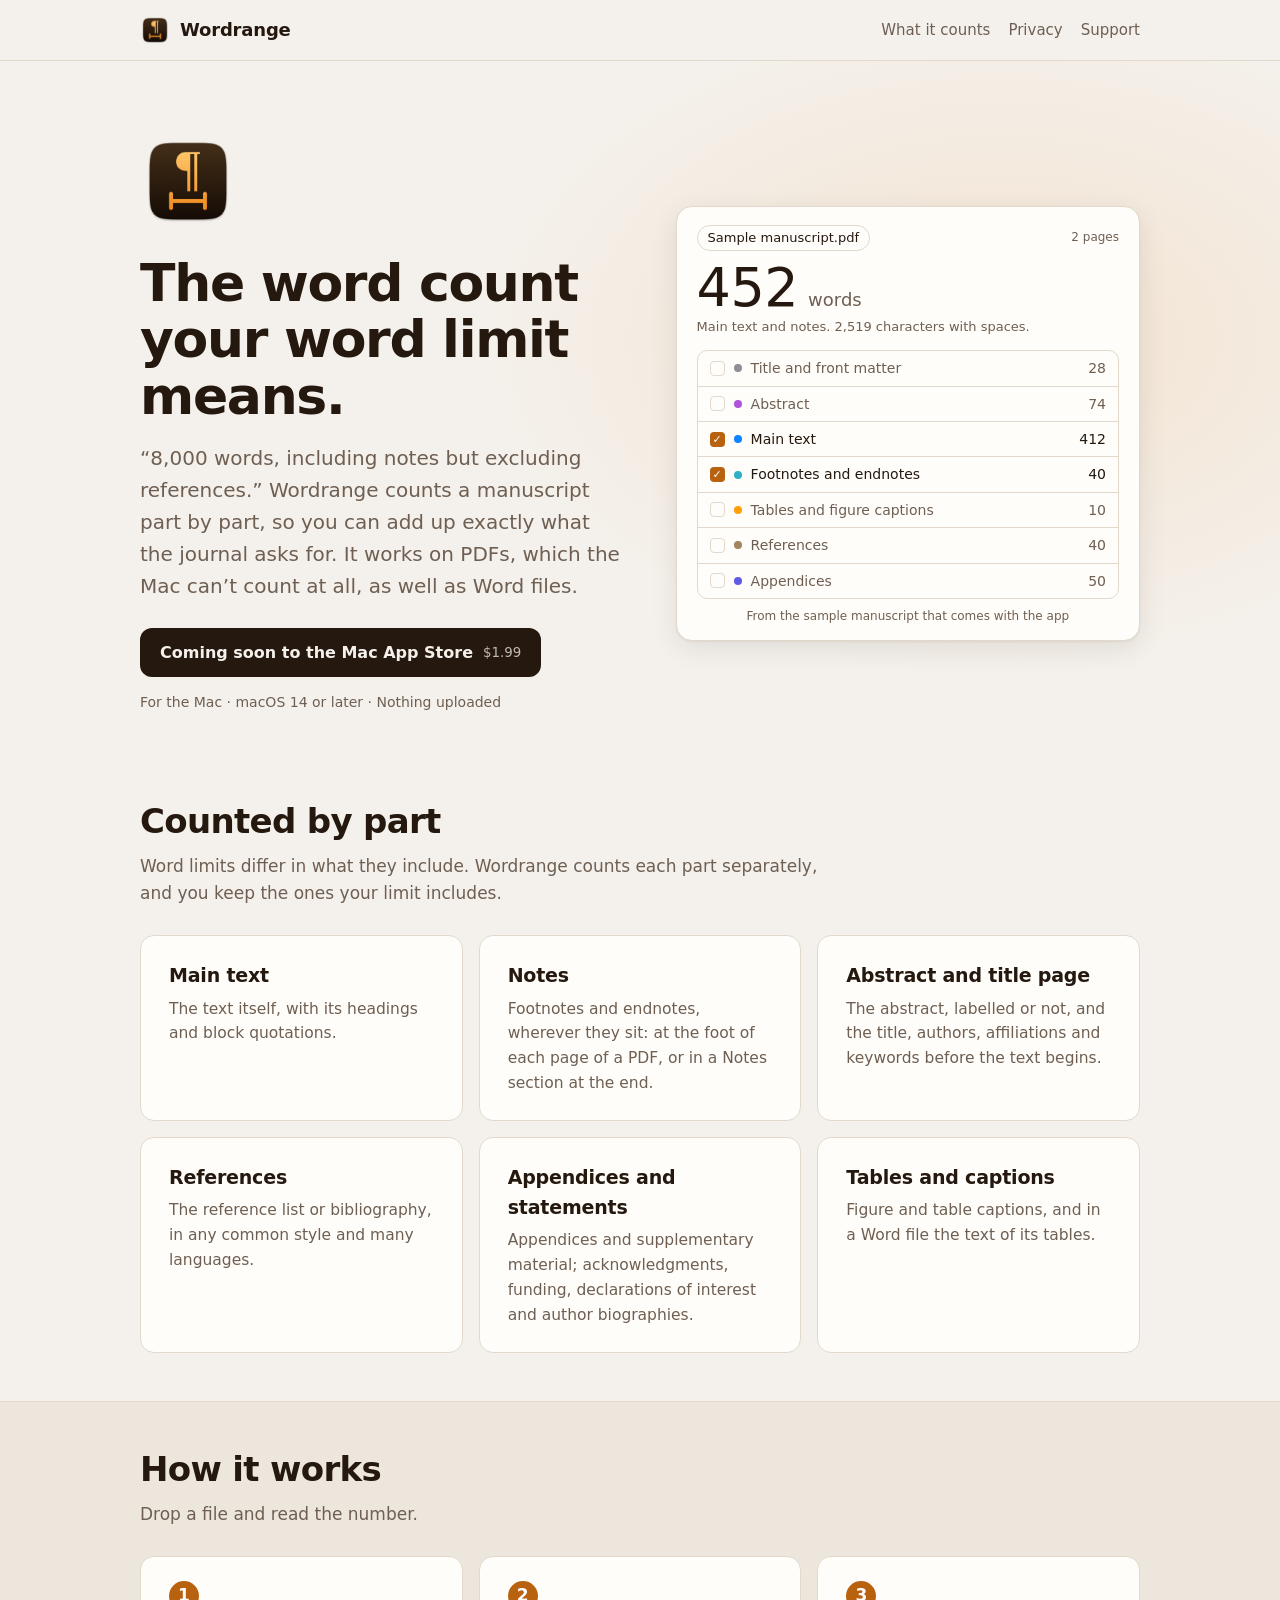
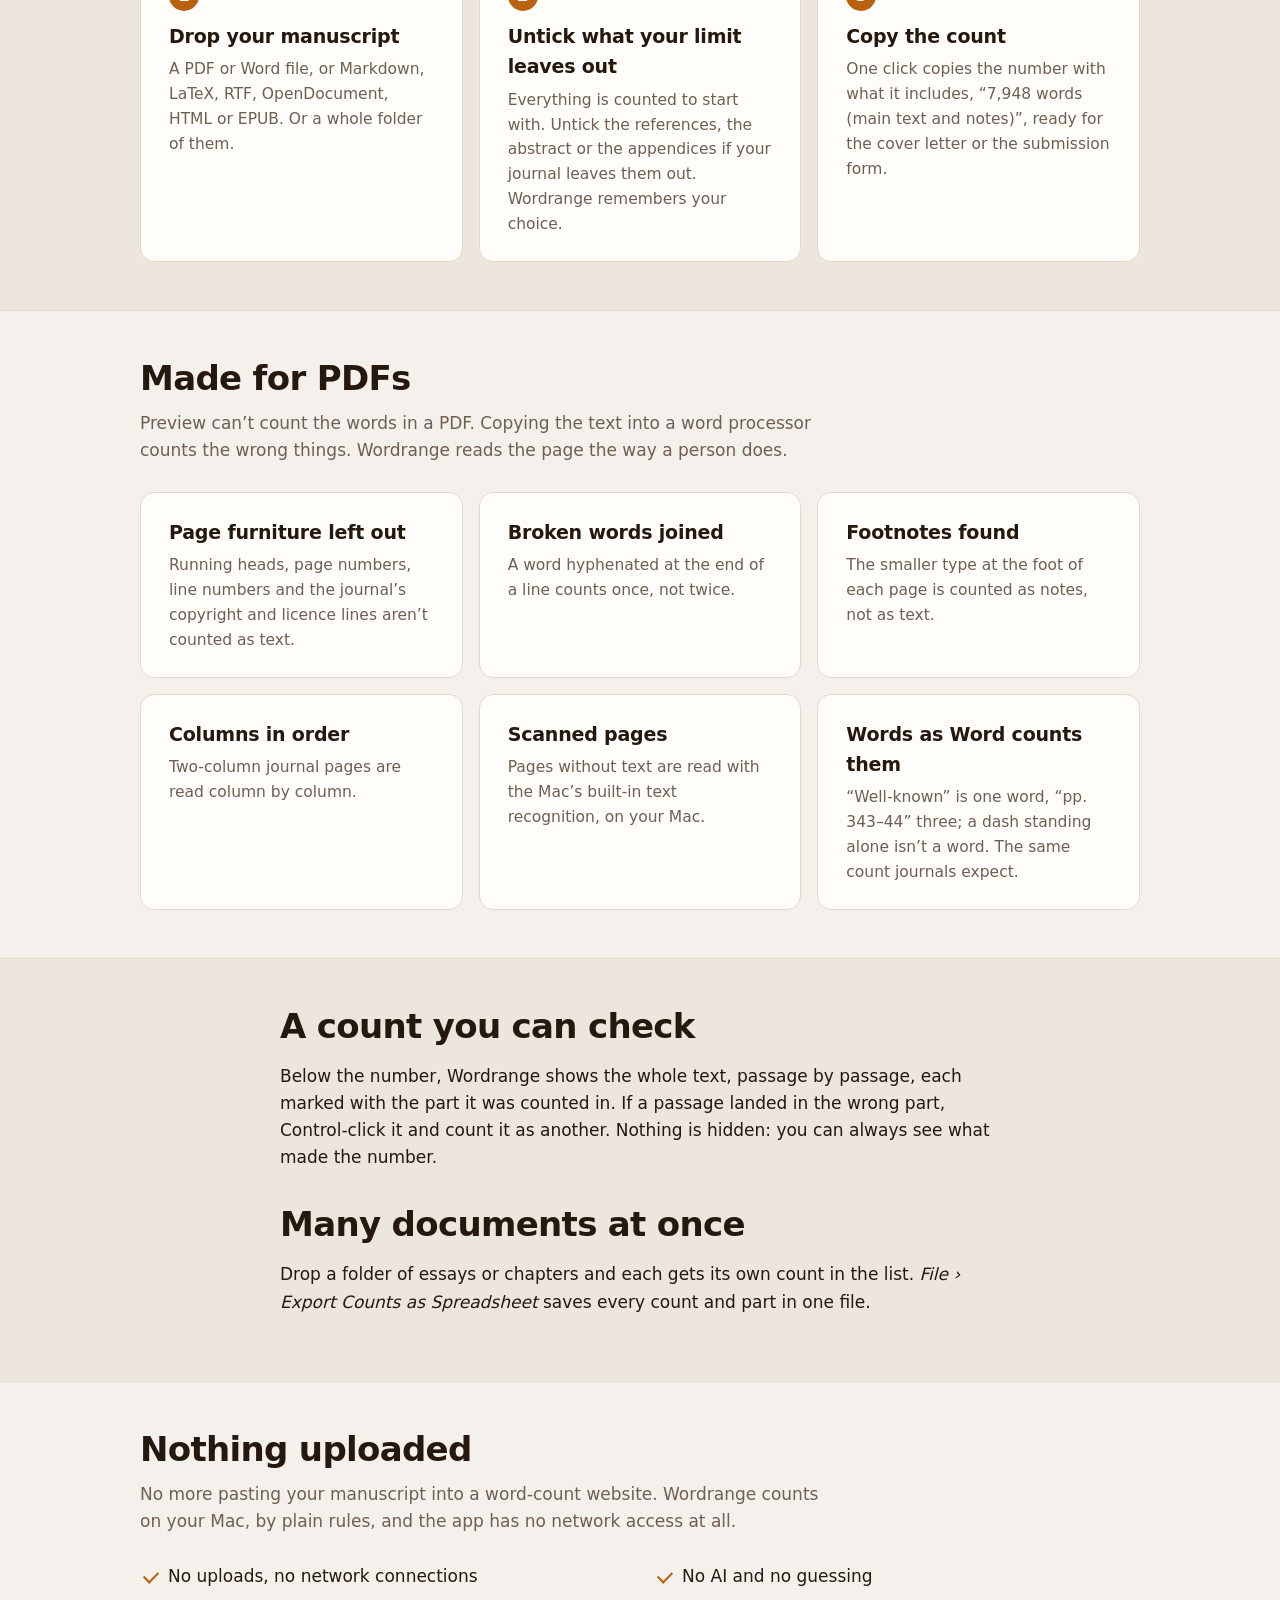
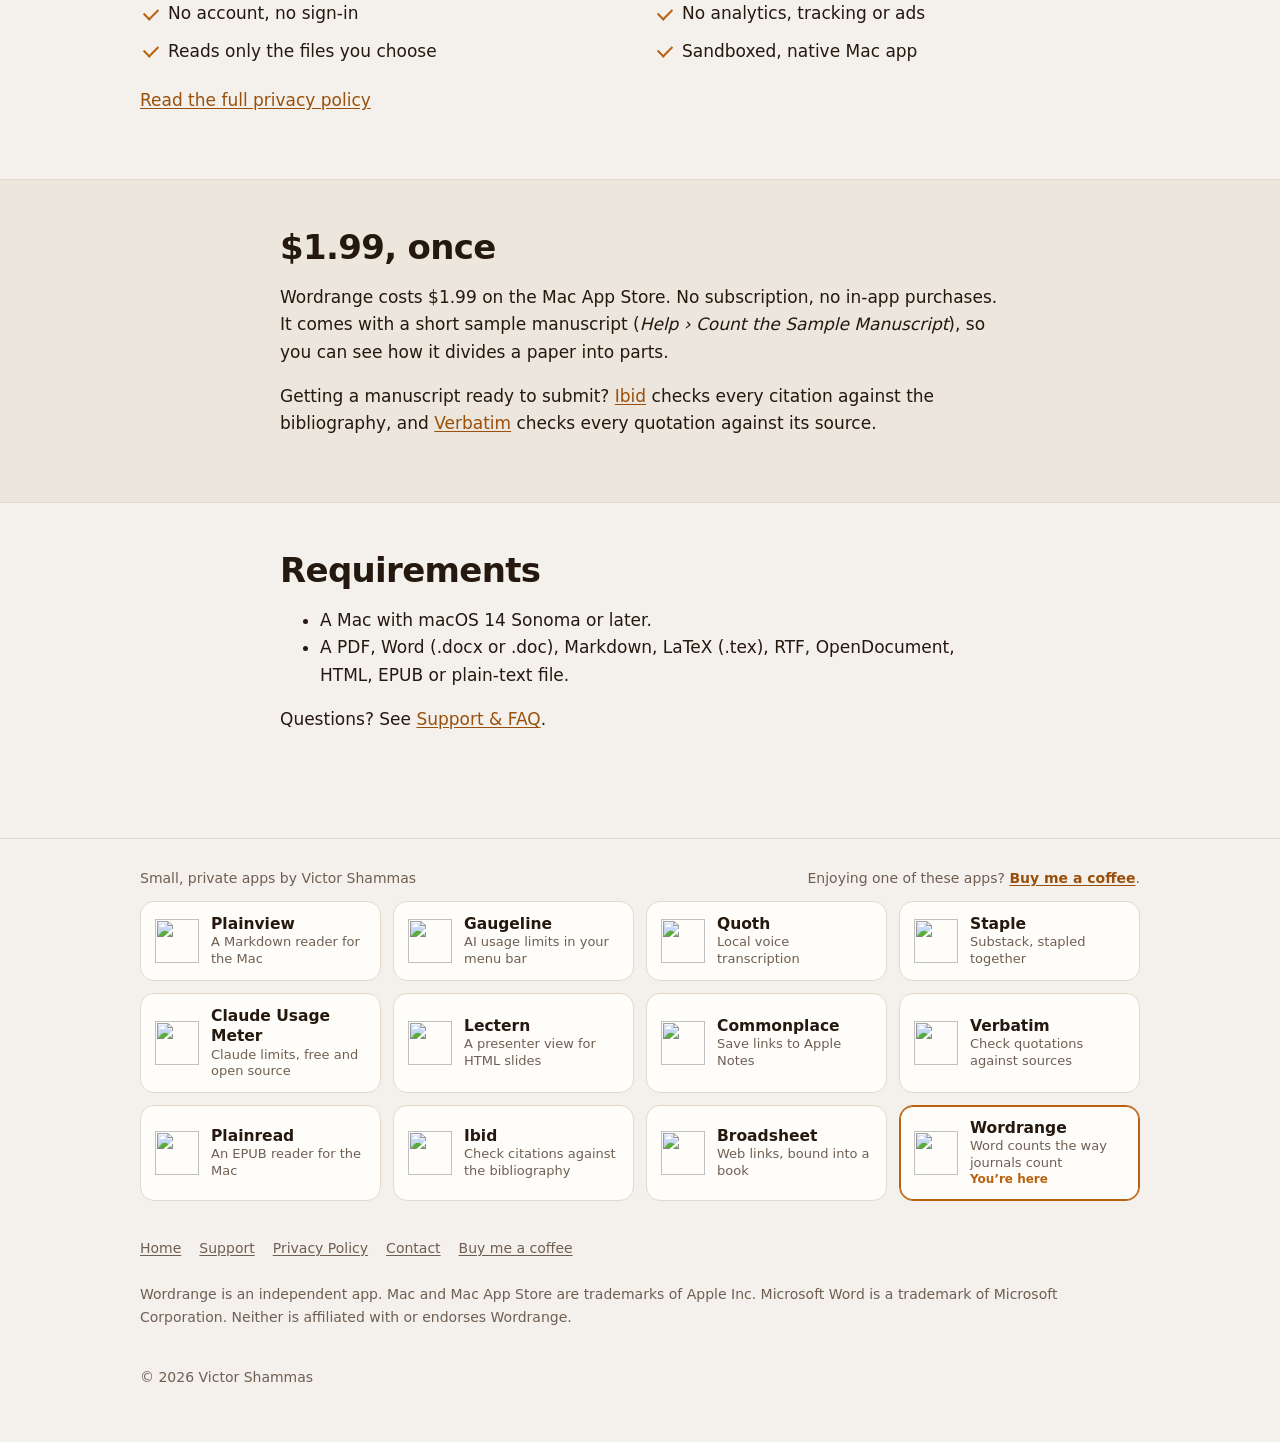
==== commit acbf3cdd: "Every part counted to start with; untick what the limit leaves out Co-Authored-By: Claude Opus 5.5 <" ====
--- a/index.html
+++ b/index.html
@@ -60,7 +60,7 @@
   <section id="parts">
     <div class="wrap">
       <h2>Counted by part</h2>
-      <p class="section-lede">Word limits differ in what they include. Wordrange counts each part separately, and you tick the ones your limit names.</p>
+      <p class="section-lede">Word limits differ in what they include. Wordrange counts each part separately, and you keep the ones your limit includes.</p>
       <div class="grid">
         <div class="card"><h3>Main text</h3><p>The text itself, with its headings and block quotations.</p></div>
         <div class="card"><h3>Notes</h3><p>Footnotes and endnotes, wherever they sit: at the foot of each page of a PDF, or in a Notes section at the end.</p></div>
@@ -78,7 +78,7 @@
       <p class="section-lede">Drop a file and read the number.</p>
       <div class="steps">
         <div class="card"><h3>Drop your manuscript</h3><p>A PDF or Word file, or Markdown, LaTeX, RTF, OpenDocument, HTML or EPUB. Or a whole folder of them.</p></div>
-        <div class="card"><h3>Tick what your limit counts</h3><p>Main text and notes to start with. Add the abstract, references or appendices if your journal counts them. Wordrange remembers your choice.</p></div>
+        <div class="card"><h3>Untick what your limit leaves out</h3><p>Everything is counted to start with. Untick the references, the abstract or the appendices if your journal leaves them out. Wordrange remembers your choice.</p></div>
         <div class="card"><h3>Copy the count</h3><p>One click copies the number with what it includes, “7,948 words (main text and notes)”, ready for the cover letter or the submission form.</p></div>
       </div>
     </div>
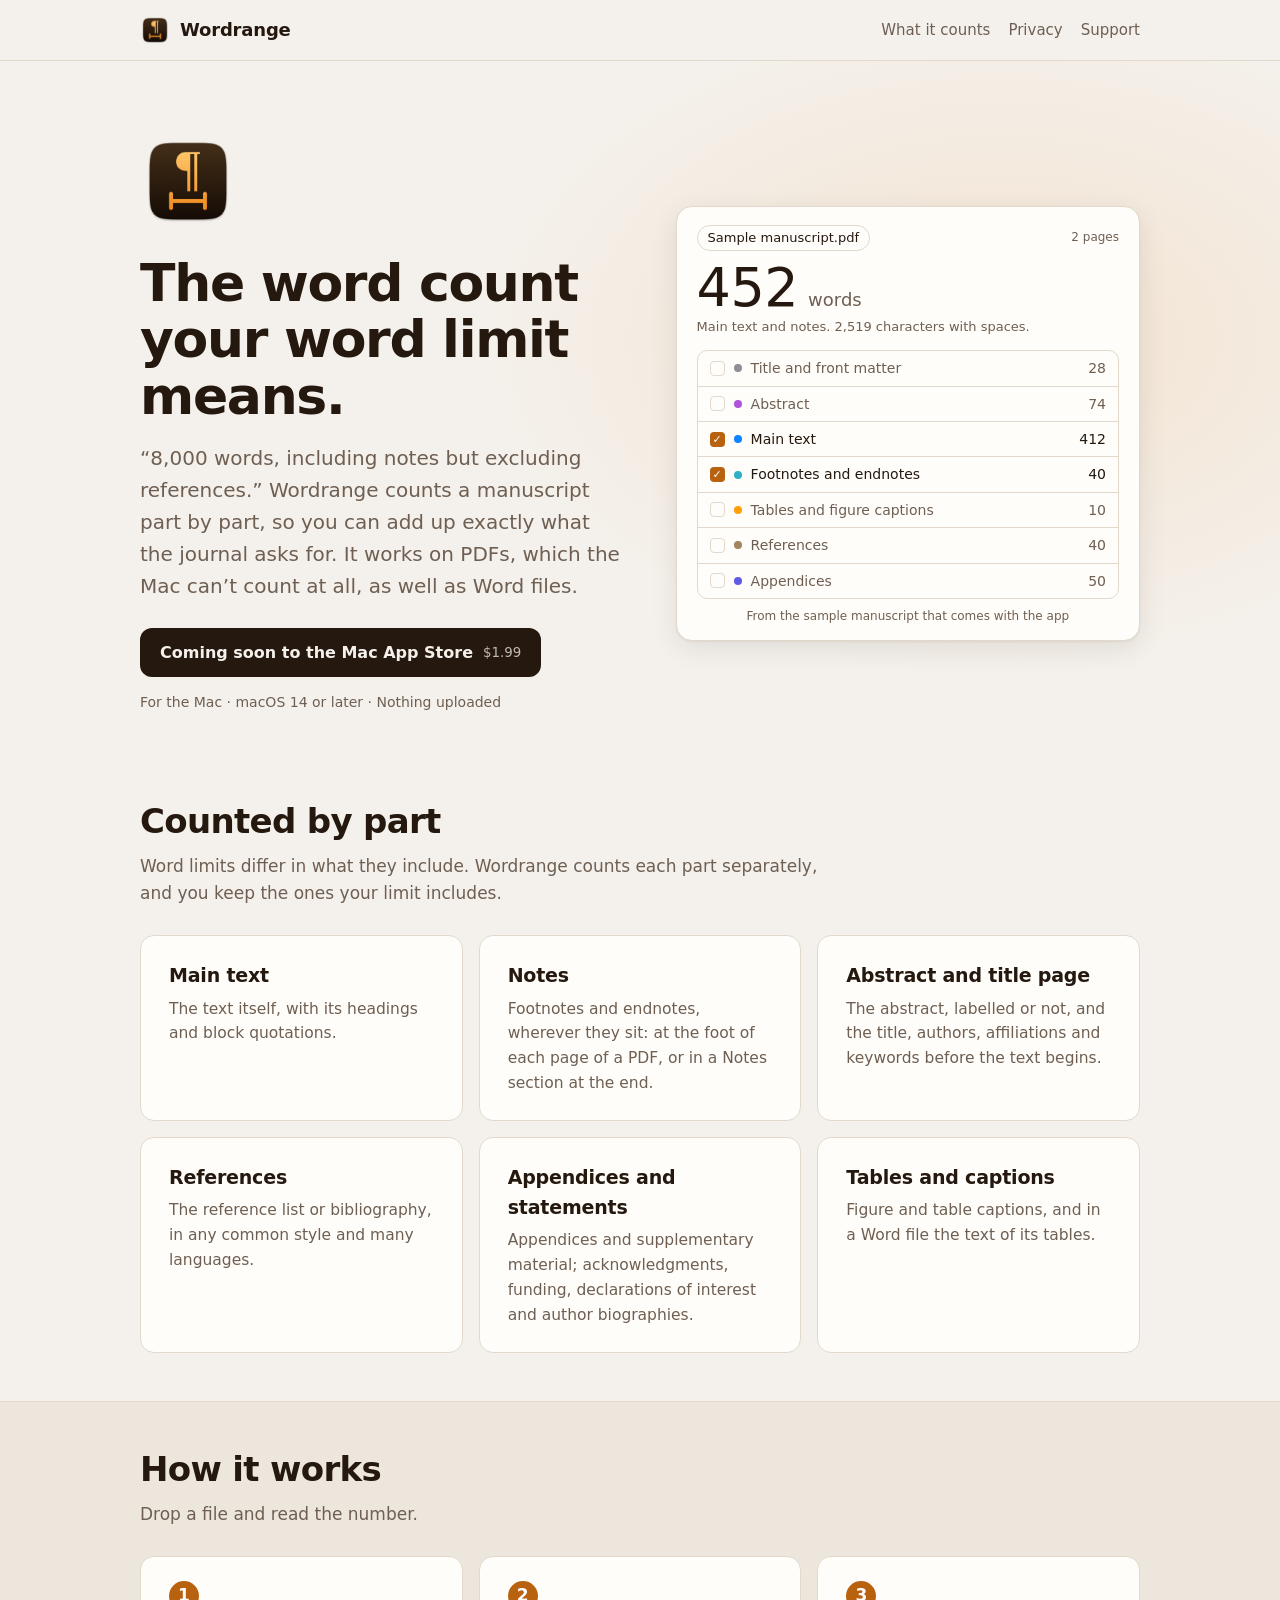
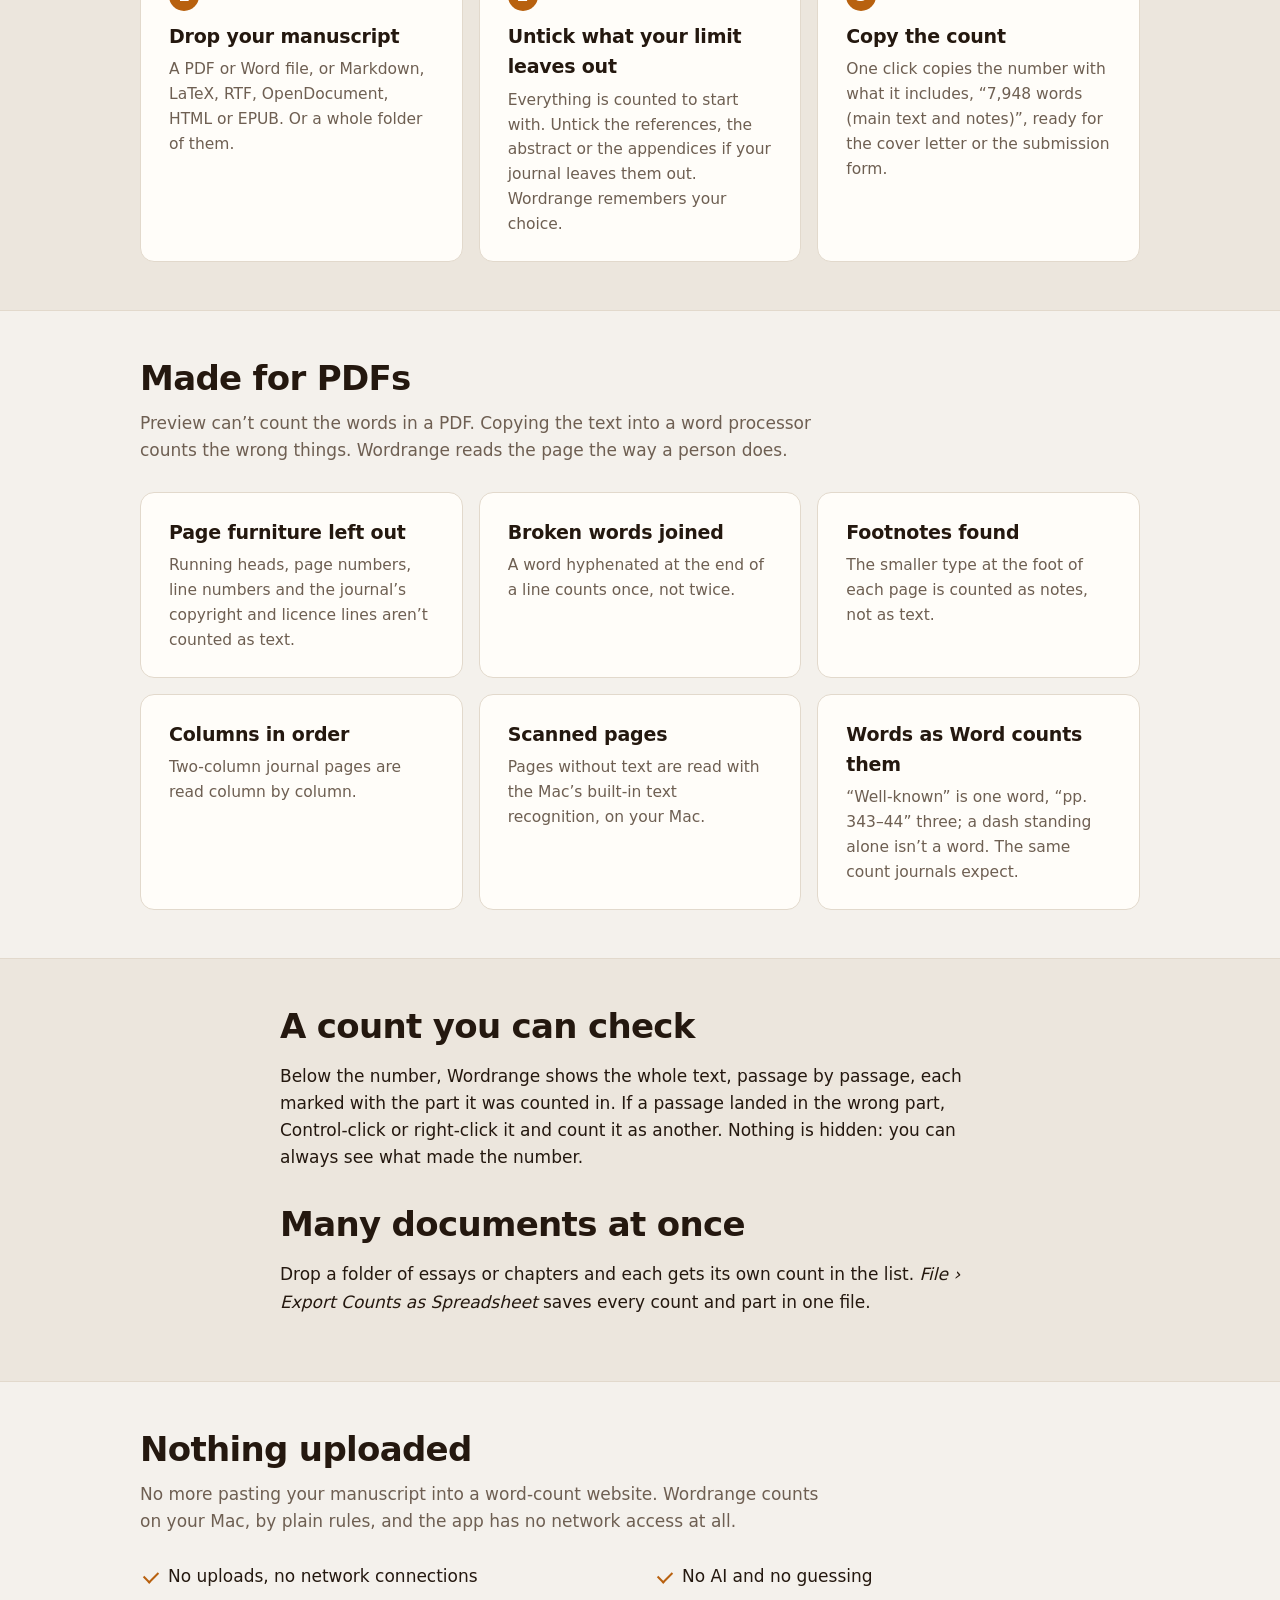
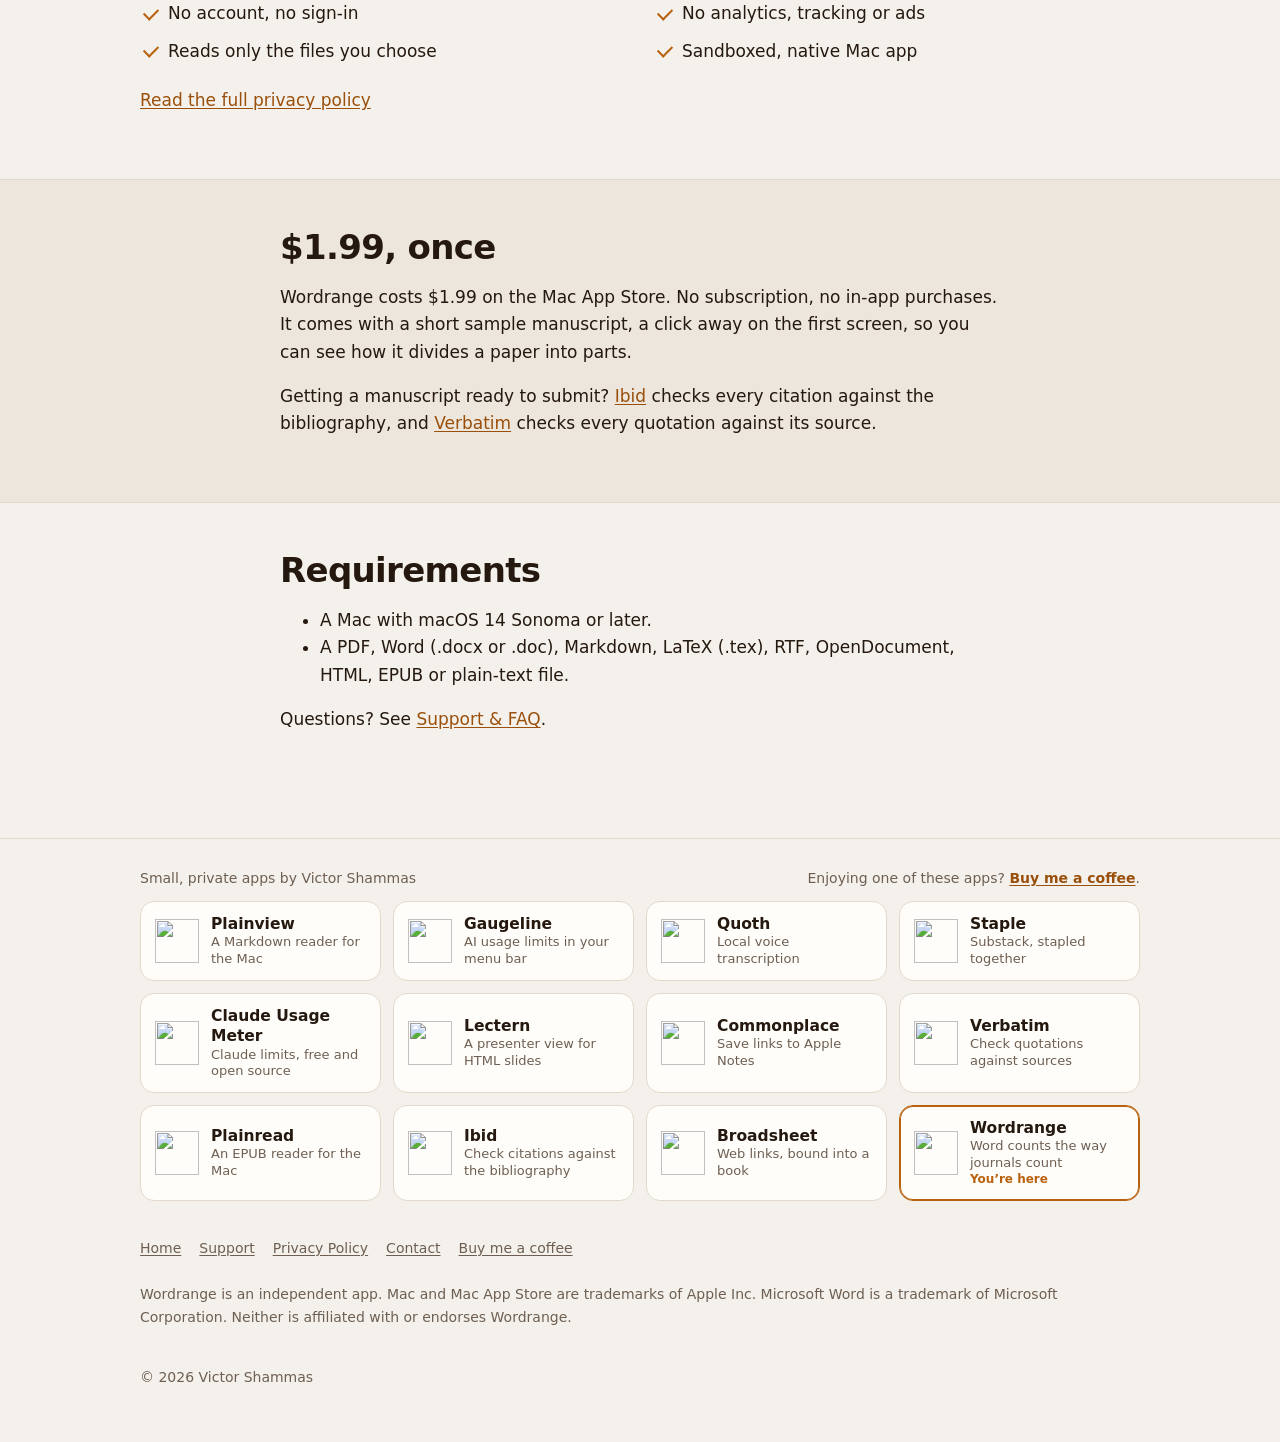
==== commit 386d3d96: "Support: the Show menu, Add Documents, Shift-Command-E, Pages files, the sample link Co-Authored-By:" ====
--- a/index.html
+++ b/index.html
@@ -102,7 +102,7 @@
   <section class="band">
     <div class="wrap narrow">
       <h2>A count you can check</h2>
-      <p>Below the number, Wordrange shows the whole text, passage by passage, each marked with the part it was counted in. If a passage landed in the wrong part, Control-click it and count it as another. Nothing is hidden: you can always see what made the number.</p>
+      <p>Below the number, Wordrange shows the whole text, passage by passage, each marked with the part it was counted in. If a passage landed in the wrong part, Control-click or right-click it and count it as another. Nothing is hidden: you can always see what made the number.</p>
       <h2 style="margin-top:34px">Many documents at once</h2>
       <p>Drop a folder of essays or chapters and each gets its own count in the list. <em>File › Export Counts as Spreadsheet</em> saves every count and part in one file.</p>
     </div>
@@ -127,7 +127,7 @@
   <section class="band">
     <div class="wrap narrow">
       <h2>$1.99, once</h2>
-      <p>Wordrange costs $1.99 on the Mac App Store. No subscription, no in-app purchases. It comes with a short sample manuscript (<em>Help › Count the Sample Manuscript</em>), so you can see how it divides a paper into parts.</p>
+      <p>Wordrange costs $1.99 on the Mac App Store. No subscription, no in-app purchases. It comes with a short sample manuscript, a click away on the first screen, so you can see how it divides a paper into parts.</p>
       <p>Getting a manuscript ready to submit? <a href="https://victorshammas.com/ibid/">Ibid</a> checks every citation against the bibliography, and <a href="https://victorshammas.com/verbatim/">Verbatim</a> checks every quotation against its source.</p>
     </div>
   </section>
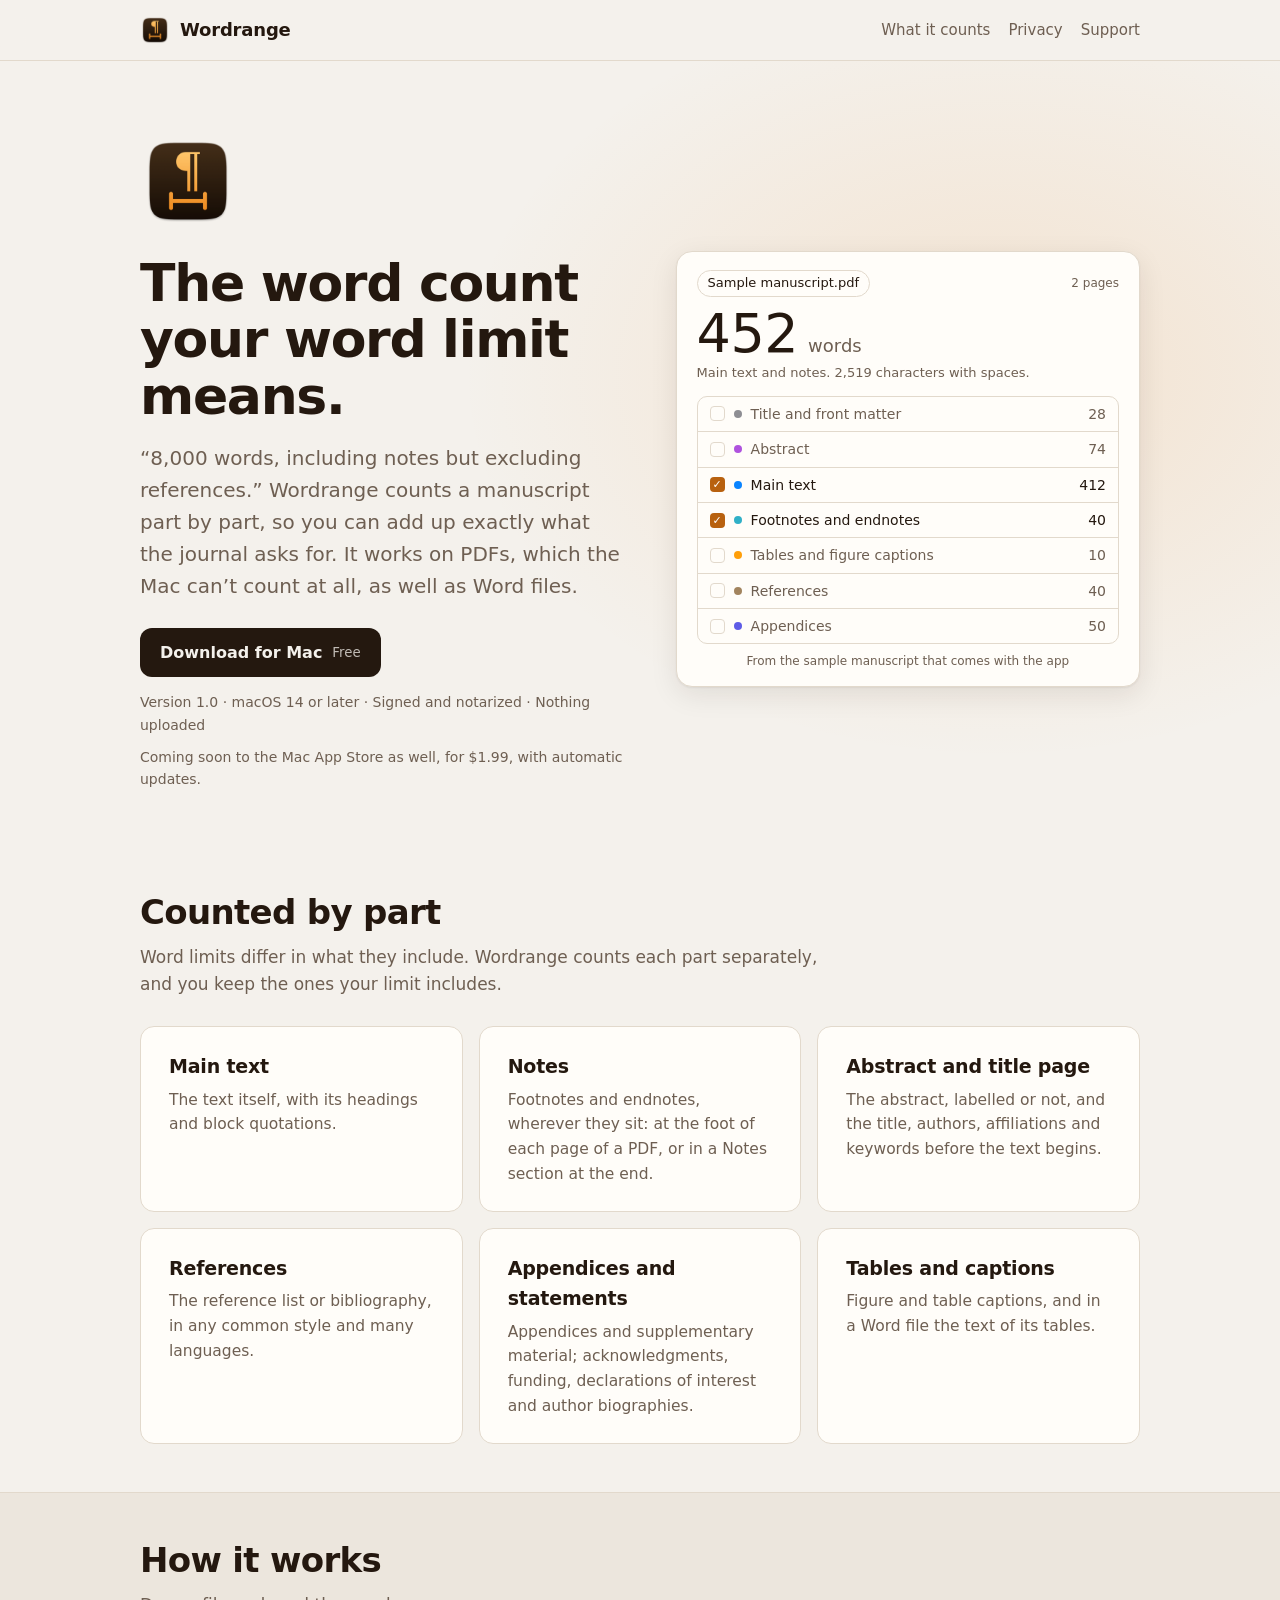
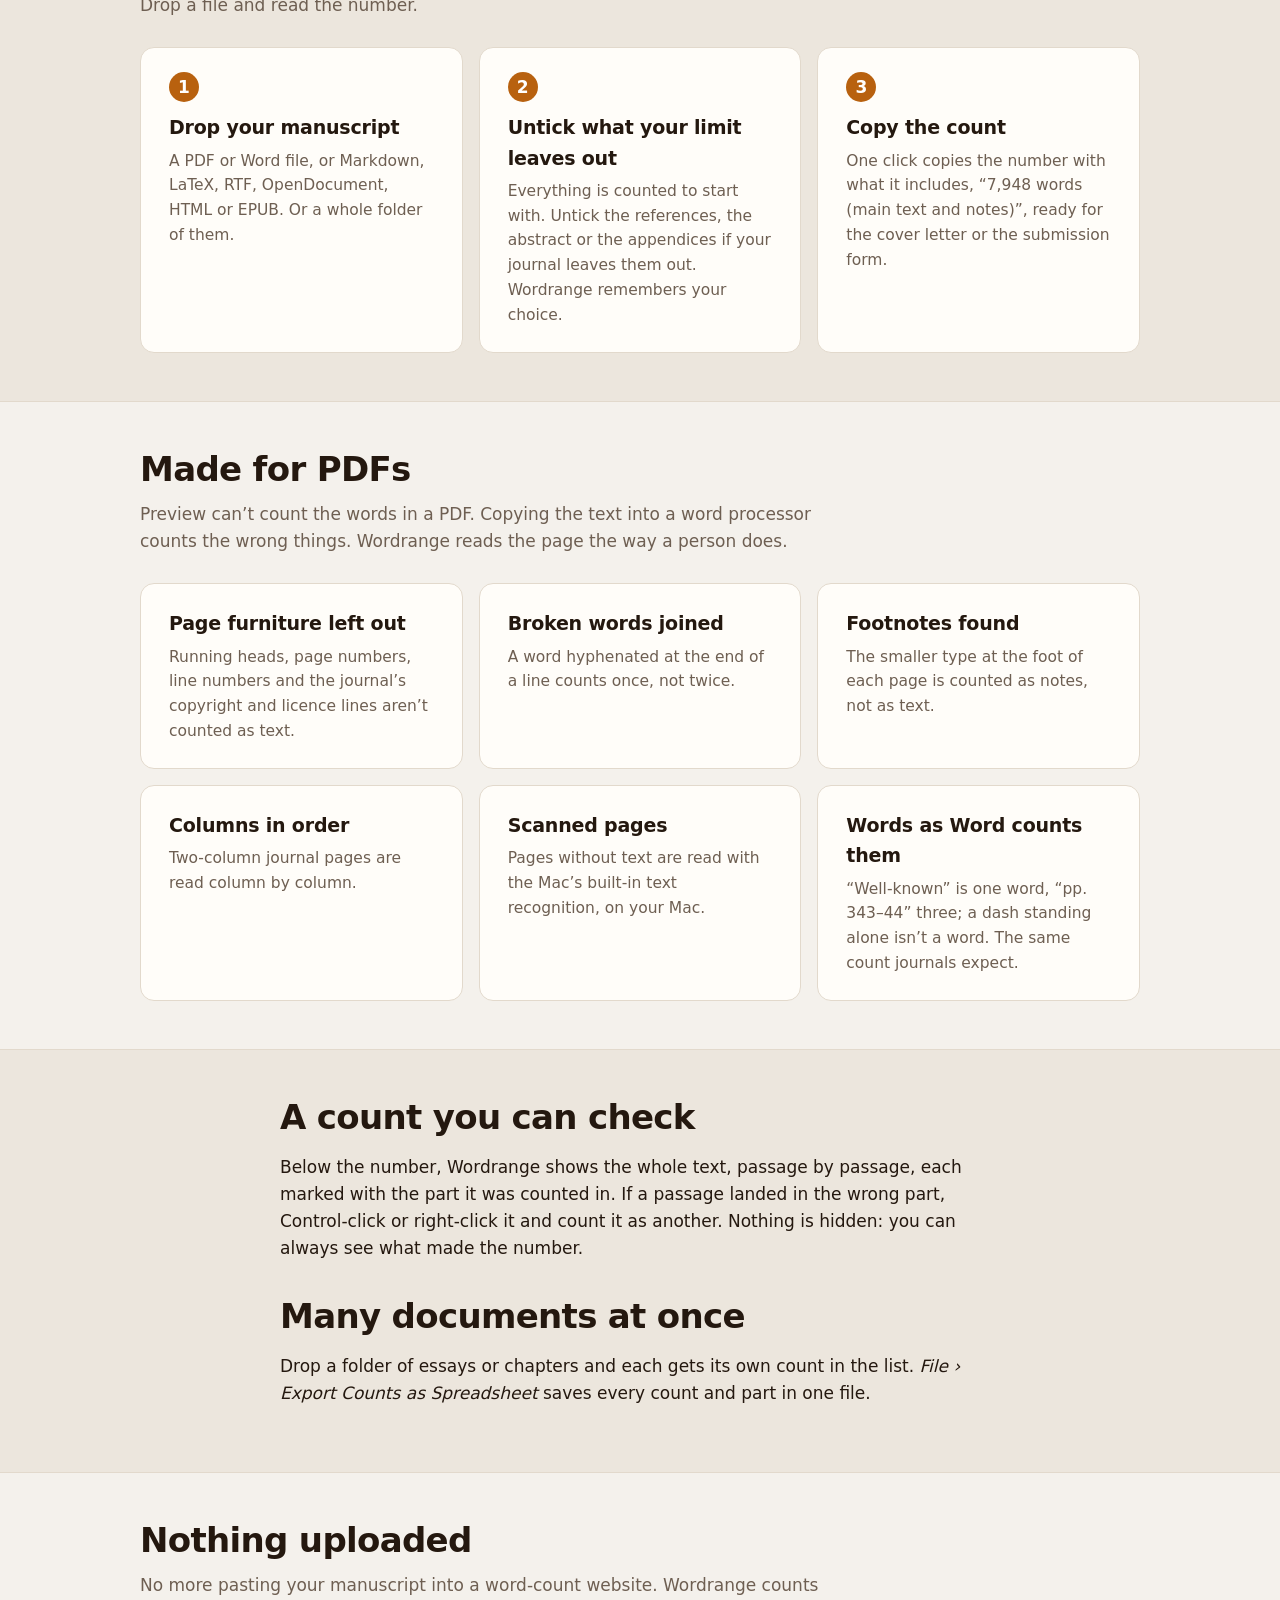
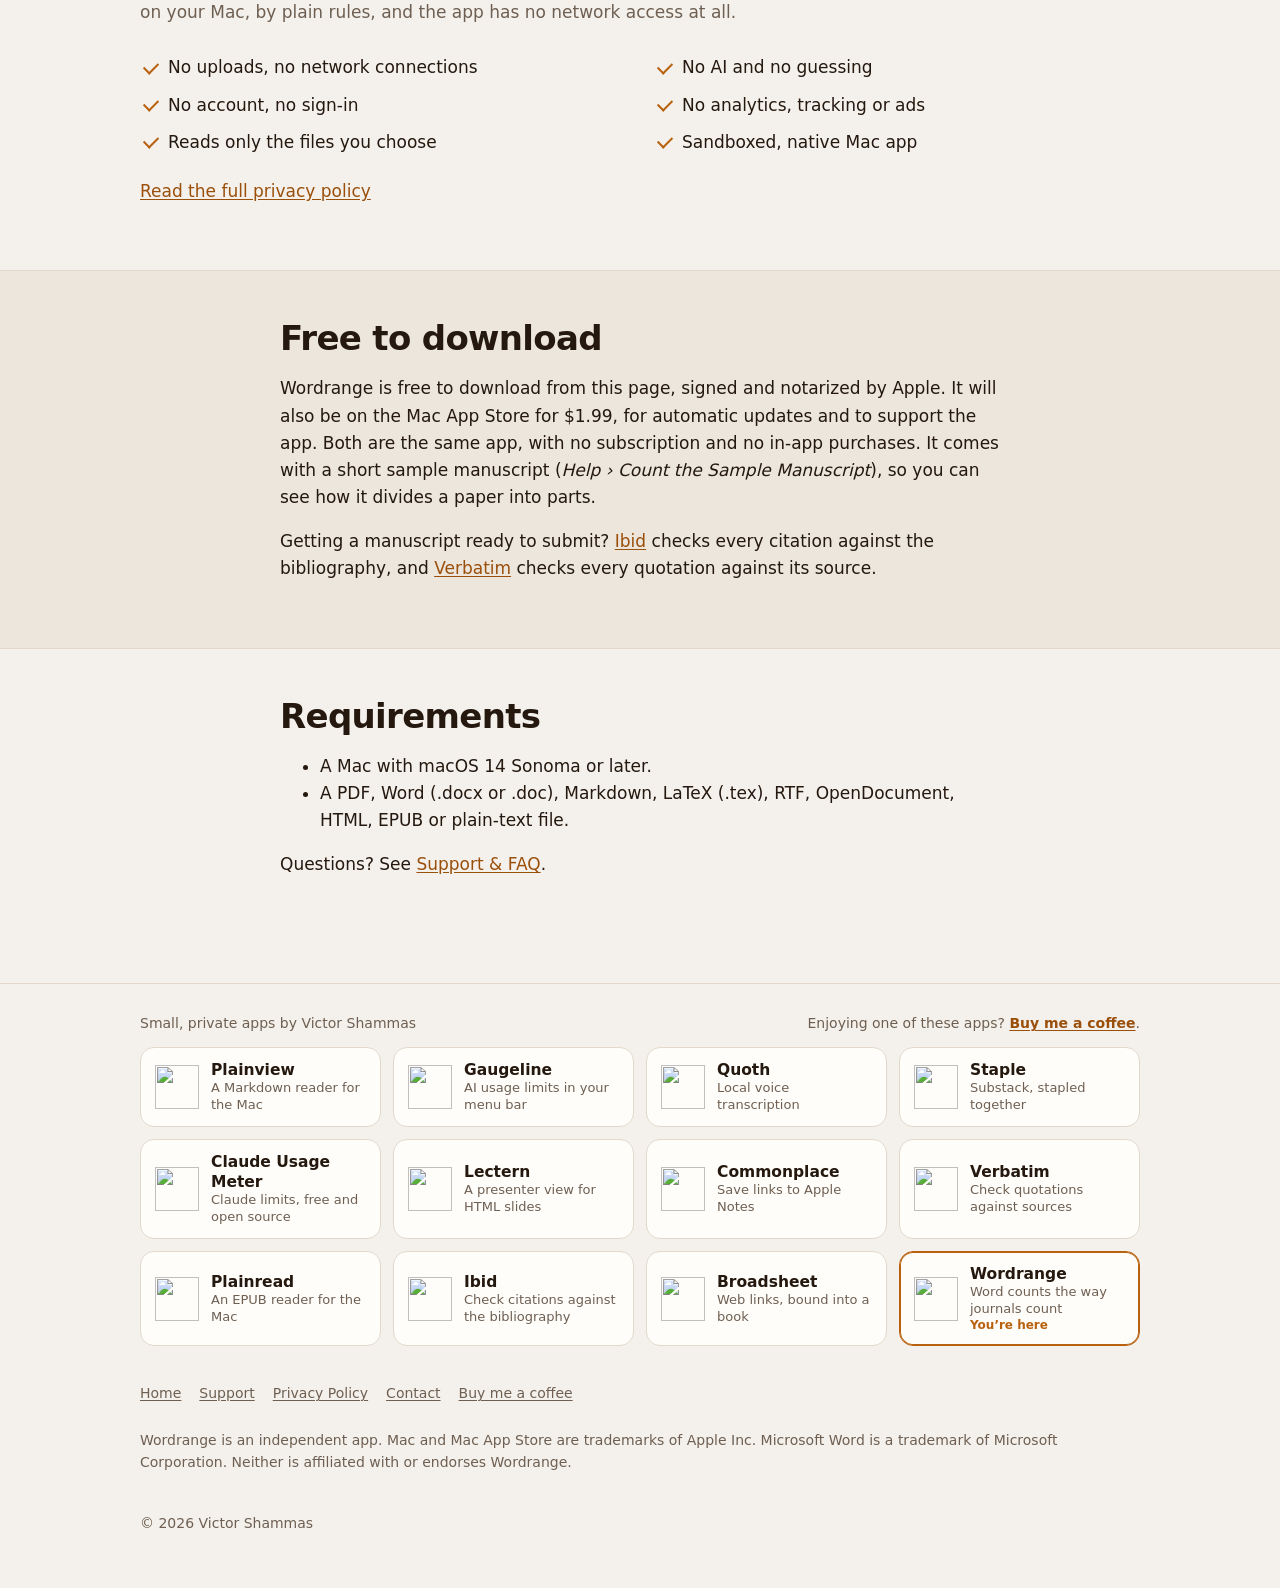
==== commit 15e88a0a: "Free download: notarized DMG from this repo's releases; App Store version to follow; Updates in Supp" ====
--- a/index.html
+++ b/index.html
@@ -32,11 +32,12 @@
         <img class="hero-icon" src="icon.png" alt="Wordrange app icon" width="96" height="96">
         <h1>The word count your word limit means.</h1>
         <p class="lede">“8,000 words, including notes but excluding references.” Wordrange counts a manuscript part by part, so you can add up exactly what the journal asks for. It works on PDFs, which the Mac can’t count at all, as well as Word files.</p>
-        <div class="cta-row">
-          <!-- At launch, replace with: <a class="btn" href="https://apps.apple.com/app/idPLACEHOLDER">Download on the Mac App Store <small>$1.99</small></a> (see README.md). -->
-          <span class="btn" aria-disabled="true">Coming soon to the Mac App Store <small>$1.99</small></span>
-          <span class="fineprint">For the Mac · macOS 14 or later · Nothing uploaded</span>
+        <div class="cta-row" id="download">
+          <a class="btn" href="https://github.com/victor-shammas/wordrange/releases/latest/download/Wordrange.dmg">Download for Mac <small>Free</small></a>
+          <span class="fineprint">Version 1.0 · macOS 14 or later · Signed and notarized · Nothing uploaded</span>
         </div>
+        <!-- At the App Store launch, add: <a class="btn" href="https://apps.apple.com/app/id6825066145">Mac App Store <small>$1.99</small></a> (see README.md). -->
+        <p class="fineprint" style="margin-top:10px">Coming soon to the Mac App Store as well, for $1.99, with automatic updates.</p>
       </div>
 
       <figure class="compare" role="img" aria-label="Illustration of Wordrange counting a manuscript by part">
@@ -126,8 +127,8 @@
 
   <section class="band">
     <div class="wrap narrow">
-      <h2>$1.99, once</h2>
-      <p>Wordrange costs $1.99 on the Mac App Store. No subscription, no in-app purchases. It comes with a short sample manuscript, a click away on the first screen, so you can see how it divides a paper into parts.</p>
+      <h2>Free to download</h2>
+      <p>Wordrange is free to download from this page, signed and notarized by Apple. It will also be on the Mac App Store for $1.99, for automatic updates and to support the app. Both are the same app, with no subscription and no in-app purchases. It comes with a short sample manuscript (<em>Help › Count the Sample Manuscript</em>), so you can see how it divides a paper into parts.</p>
       <p>Getting a manuscript ready to submit? <a href="https://victorshammas.com/ibid/">Ibid</a> checks every citation against the bibliography, and <a href="https://victorshammas.com/verbatim/">Verbatim</a> checks every quotation against its source.</p>
     </div>
   </section>
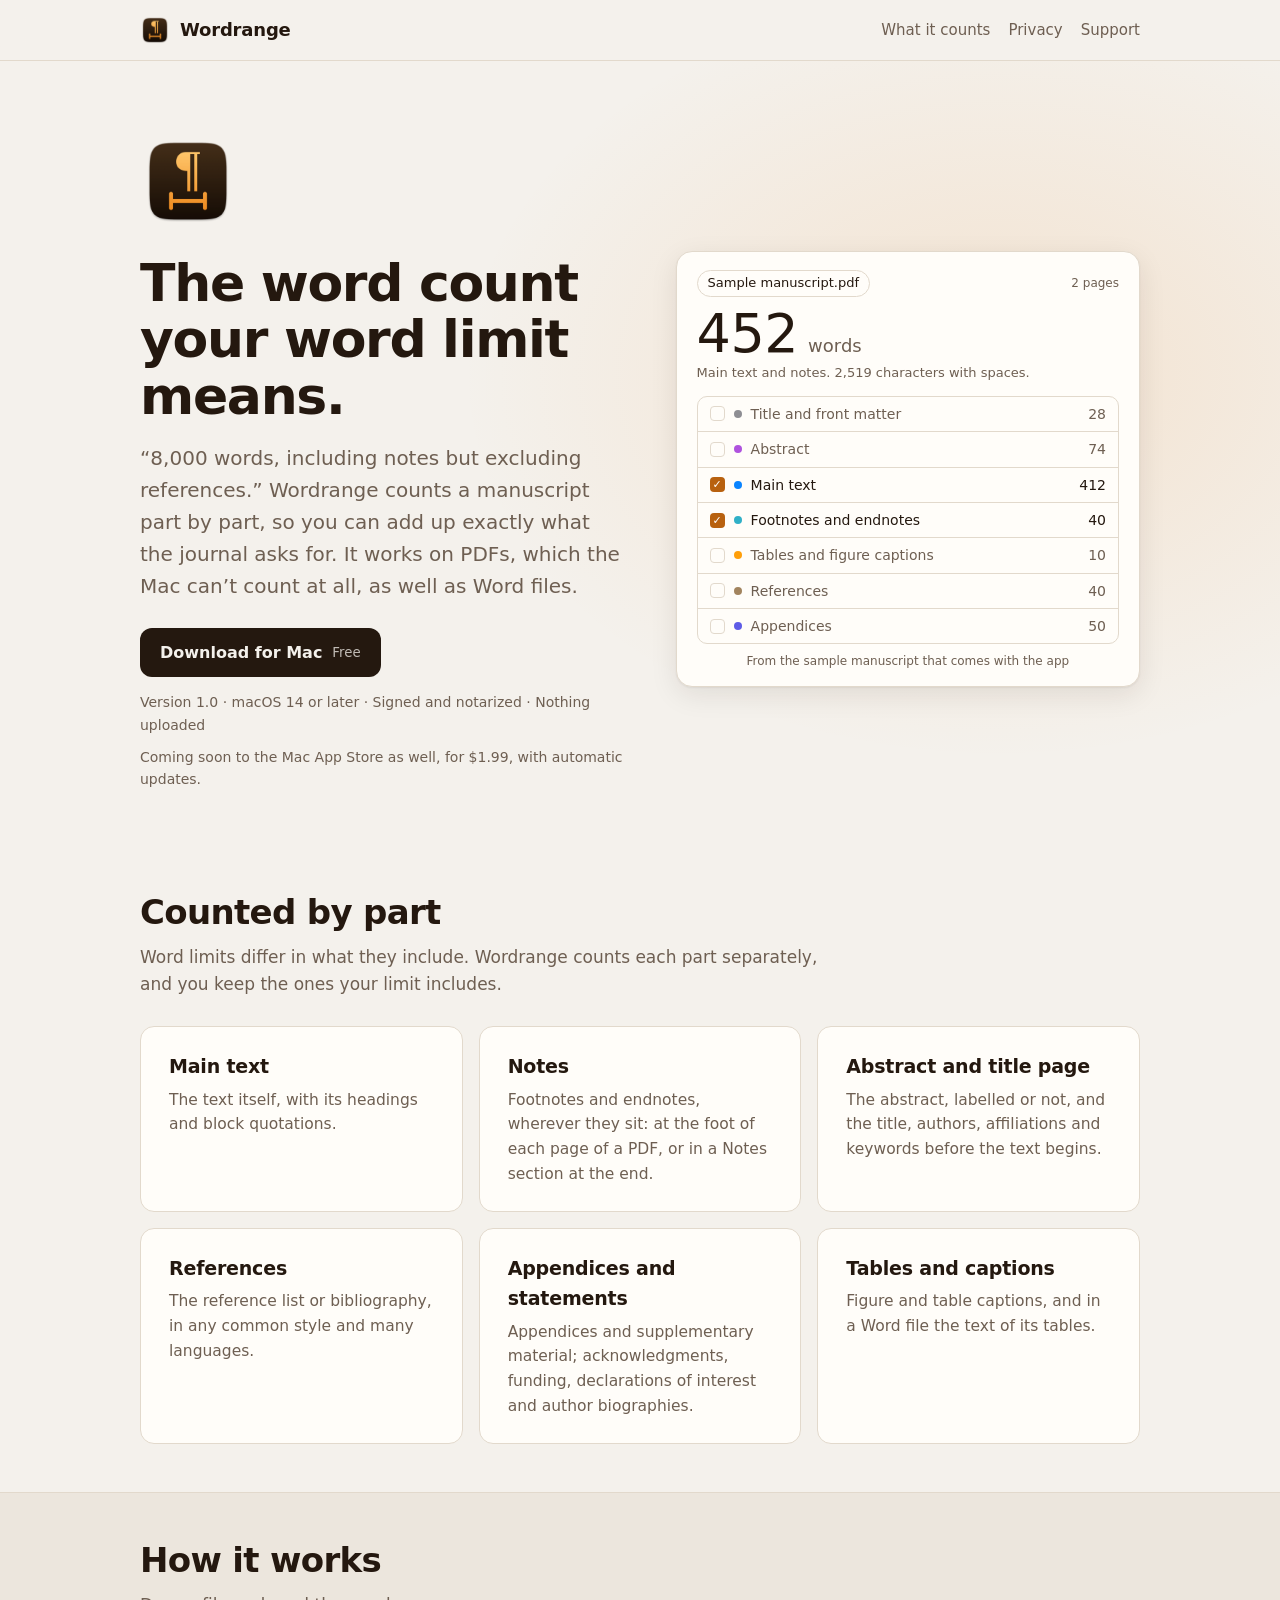
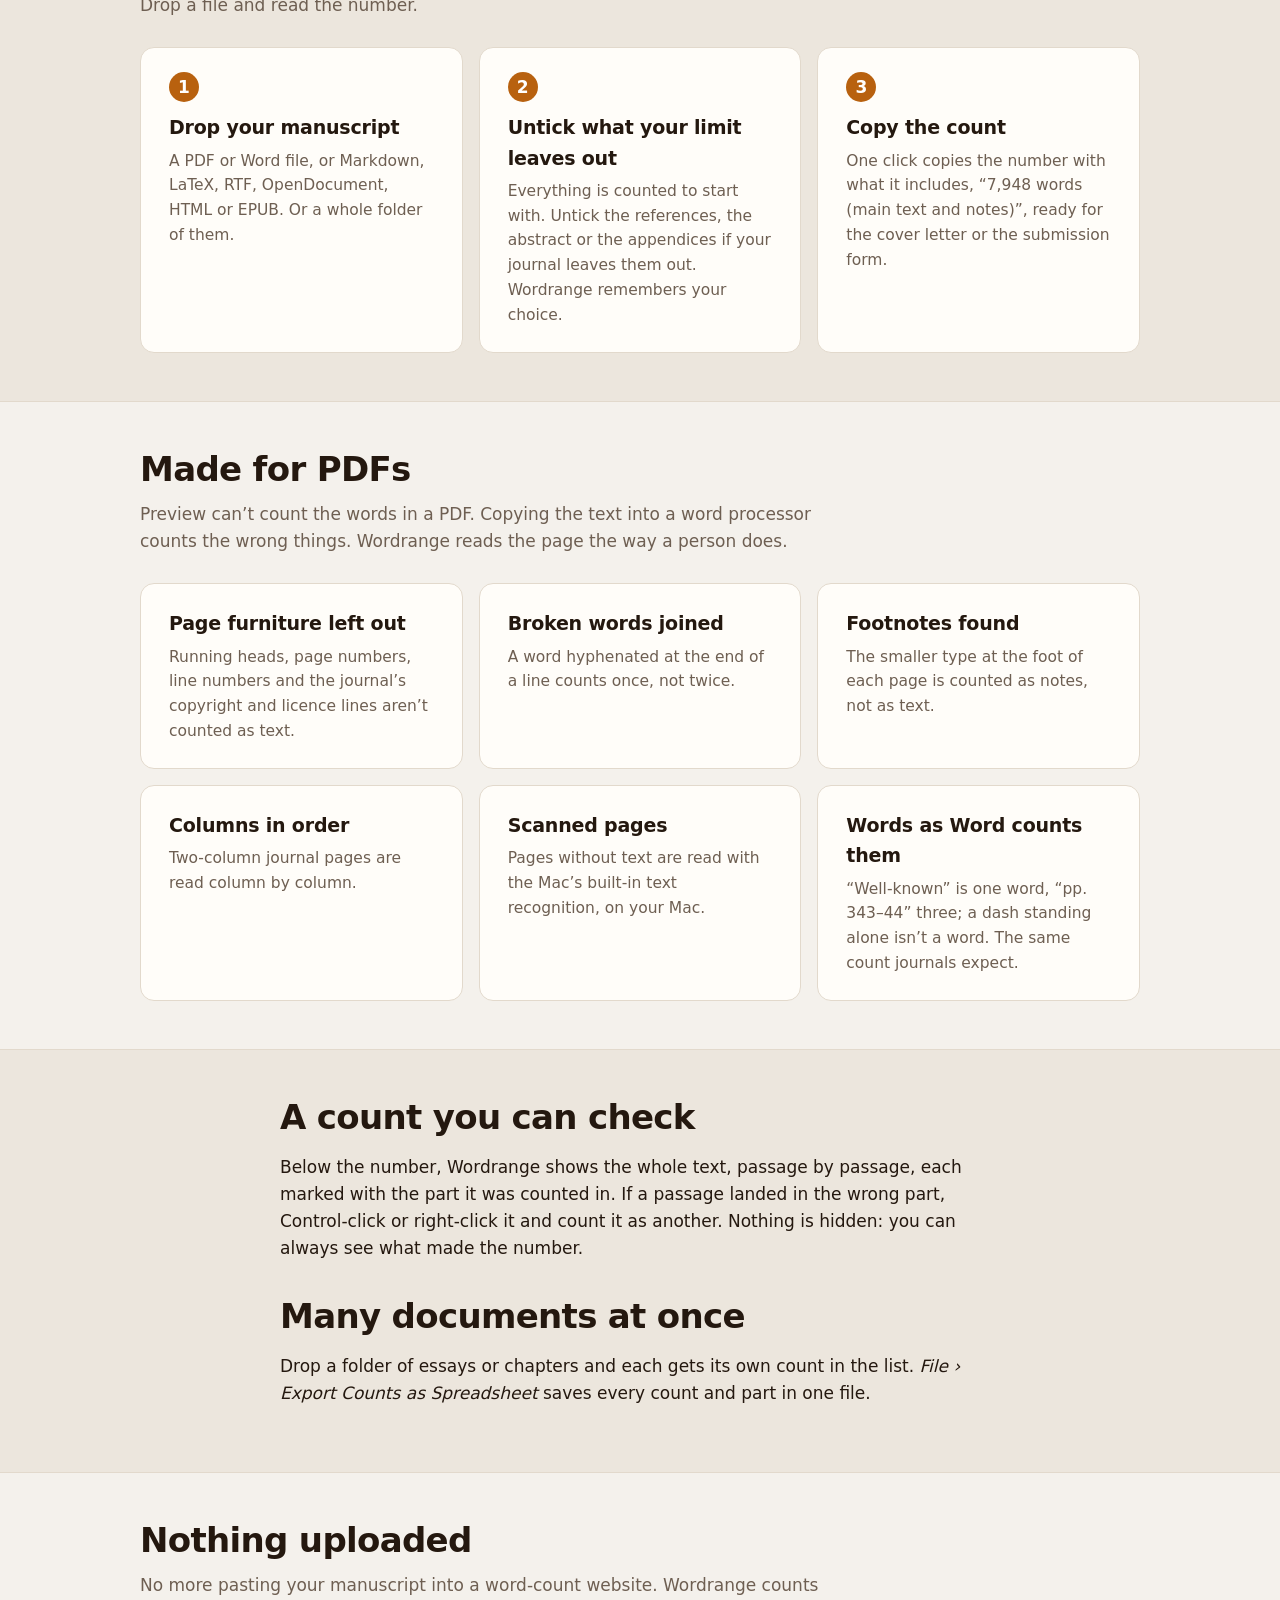
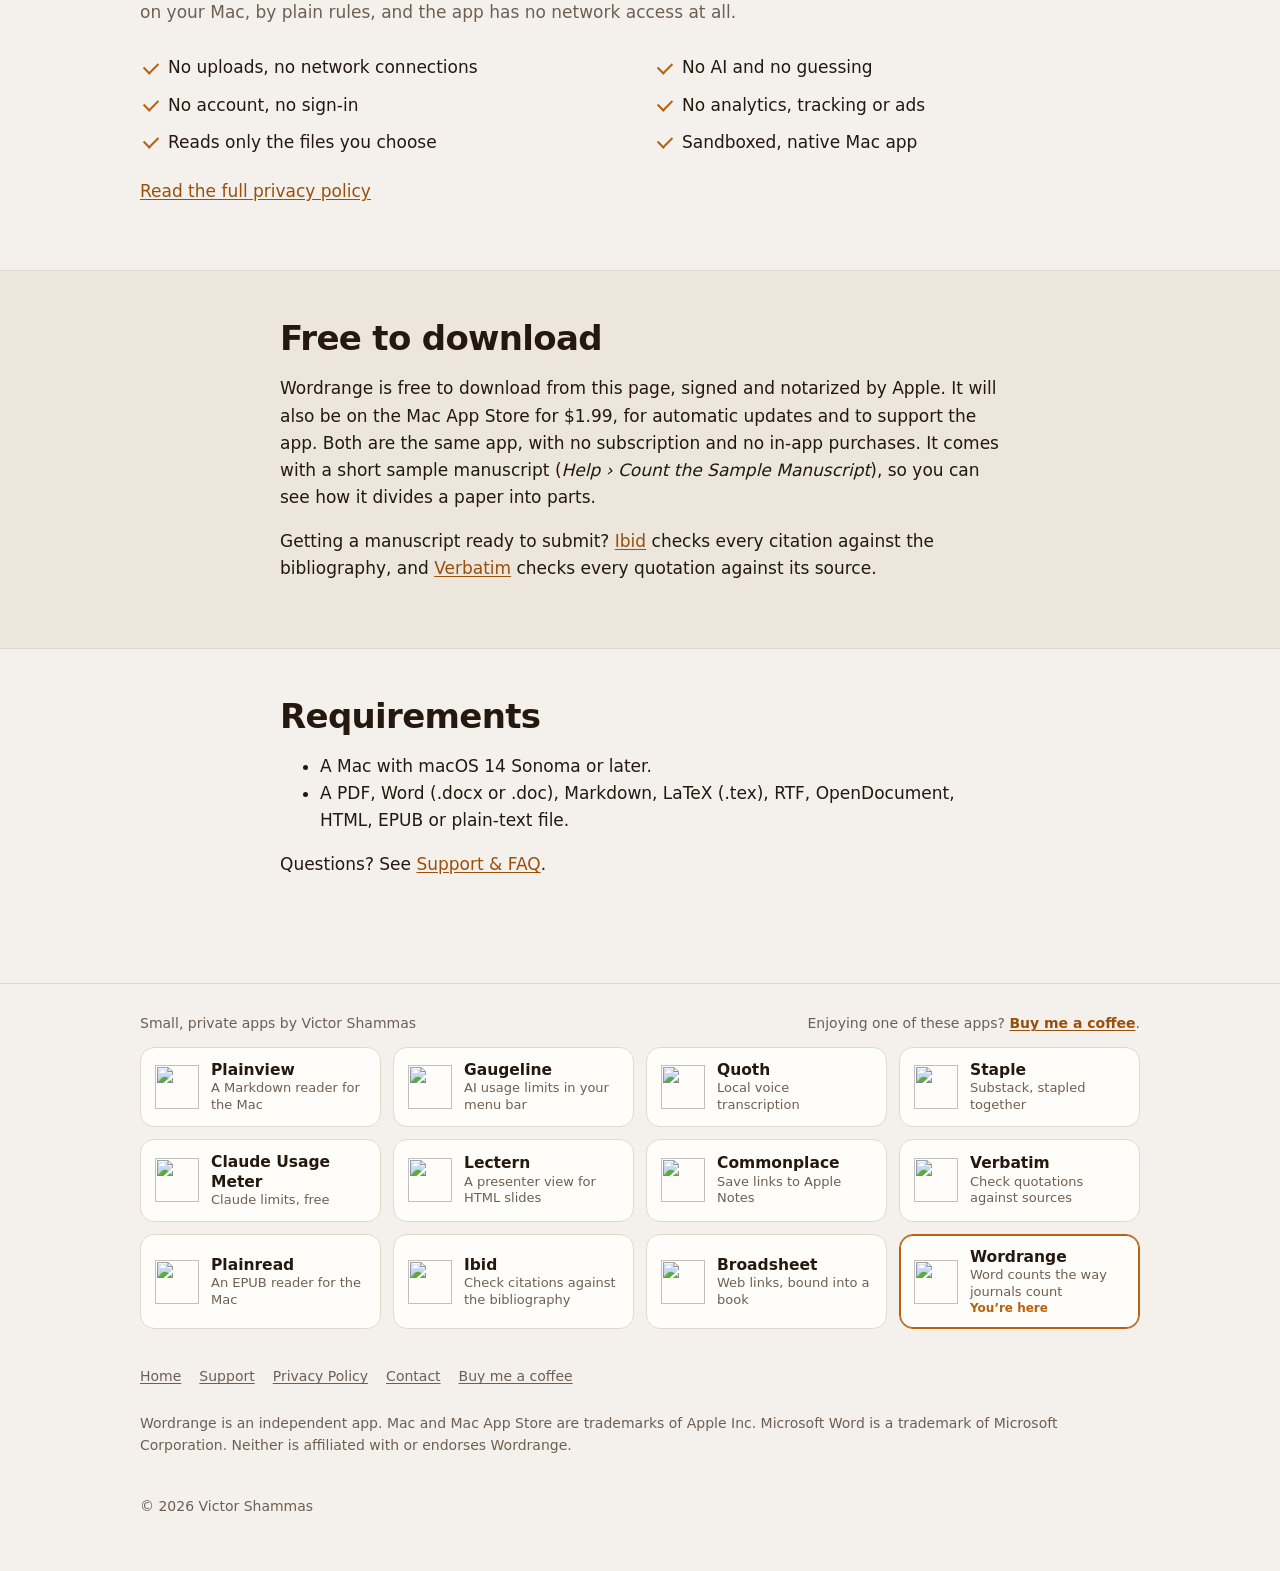
==== commit a4ef21dc: "App bar: Claude Usage Meter is free (its source is now private) Co-Authored-By: Claude Opus 5.5 <nor" ====
--- a/index.html
+++ b/index.html
@@ -156,7 +156,7 @@
       <a class="app-tile" href="https://victorshammas.com/gaugeline/"><img src="https://victorshammas.com/gaugeline/icon.png" alt="" width="44" height="44"><span><strong>Gaugeline</strong><small>AI usage limits in your menu bar</small></span></a>
       <a class="app-tile" href="https://victorshammas.com/quoth/"><img src="https://victorshammas.com/quoth/icon.png" alt="" width="44" height="44"><span><strong>Quoth</strong><small>Local voice transcription</small></span></a>
       <a class="app-tile" href="https://victorshammas.com/staple/"><img src="https://victorshammas.com/staple/icon.png" alt="" width="44" height="44"><span><strong>Staple</strong><small>Substack, stapled together</small></span></a>
-      <a class="app-tile" href="https://victorshammas.com/claude-usage-meter/"><img src="https://victorshammas.com/claude-usage-meter/icon.png" alt="" width="44" height="44"><span><strong>Claude Usage Meter</strong><small>Claude limits, free and open source</small></span></a>
+      <a class="app-tile" href="https://victorshammas.com/claude-usage-meter/"><img src="https://victorshammas.com/claude-usage-meter/icon.png" alt="" width="44" height="44"><span><strong>Claude Usage Meter</strong><small>Claude limits, free</small></span></a>
       <a class="app-tile" href="https://victorshammas.com/lectern/"><img src="https://victorshammas.com/lectern/icon.png" alt="" width="44" height="44"><span><strong>Lectern</strong><small>A presenter view for HTML slides</small></span></a>
       <a class="app-tile" href="https://victorshammas.com/commonplace/"><img src="https://victorshammas.com/commonplace/icon.png" alt="" width="44" height="44"><span><strong>Commonplace</strong><small>Save links to Apple Notes</small></span></a>
       <a class="app-tile" href="https://victorshammas.com/verbatim/"><img src="https://victorshammas.com/verbatim/icon.png" alt="" width="44" height="44"><span><strong>Verbatim</strong><small>Check quotations against sources</small></span></a>
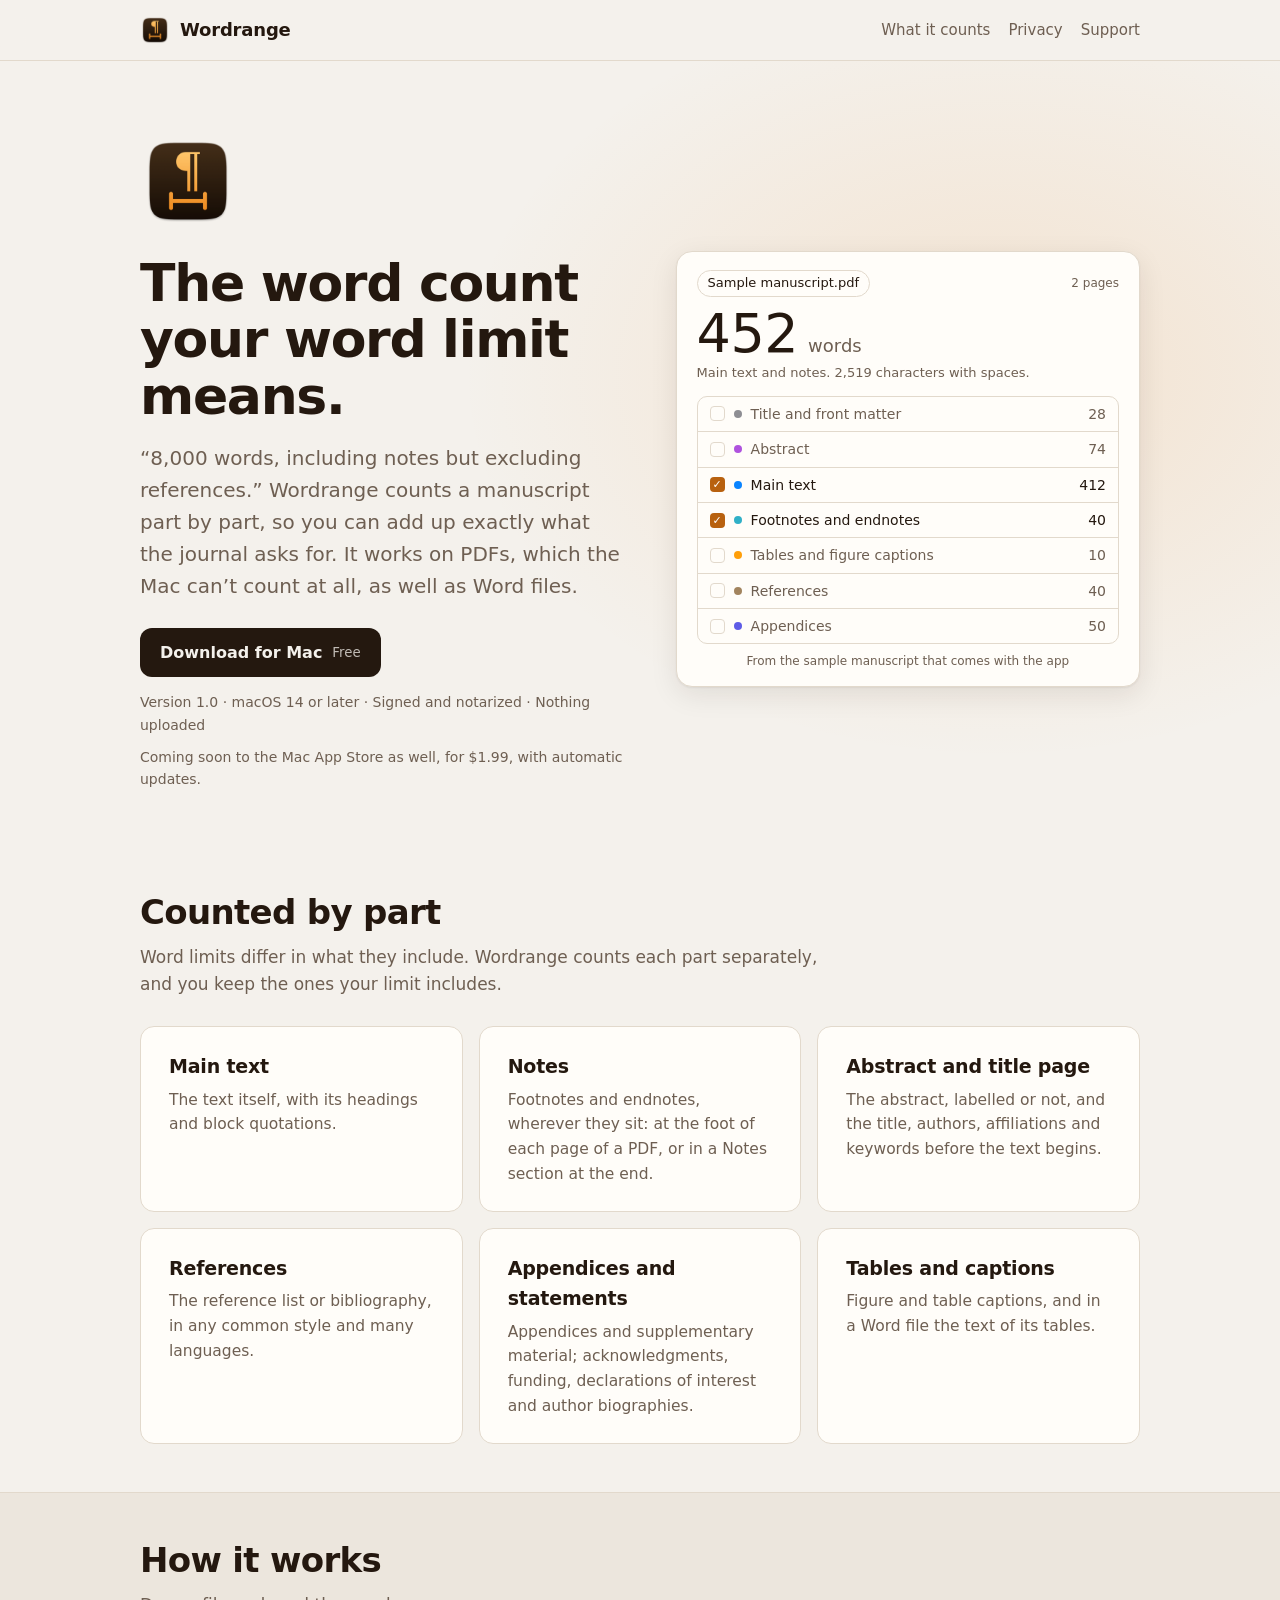
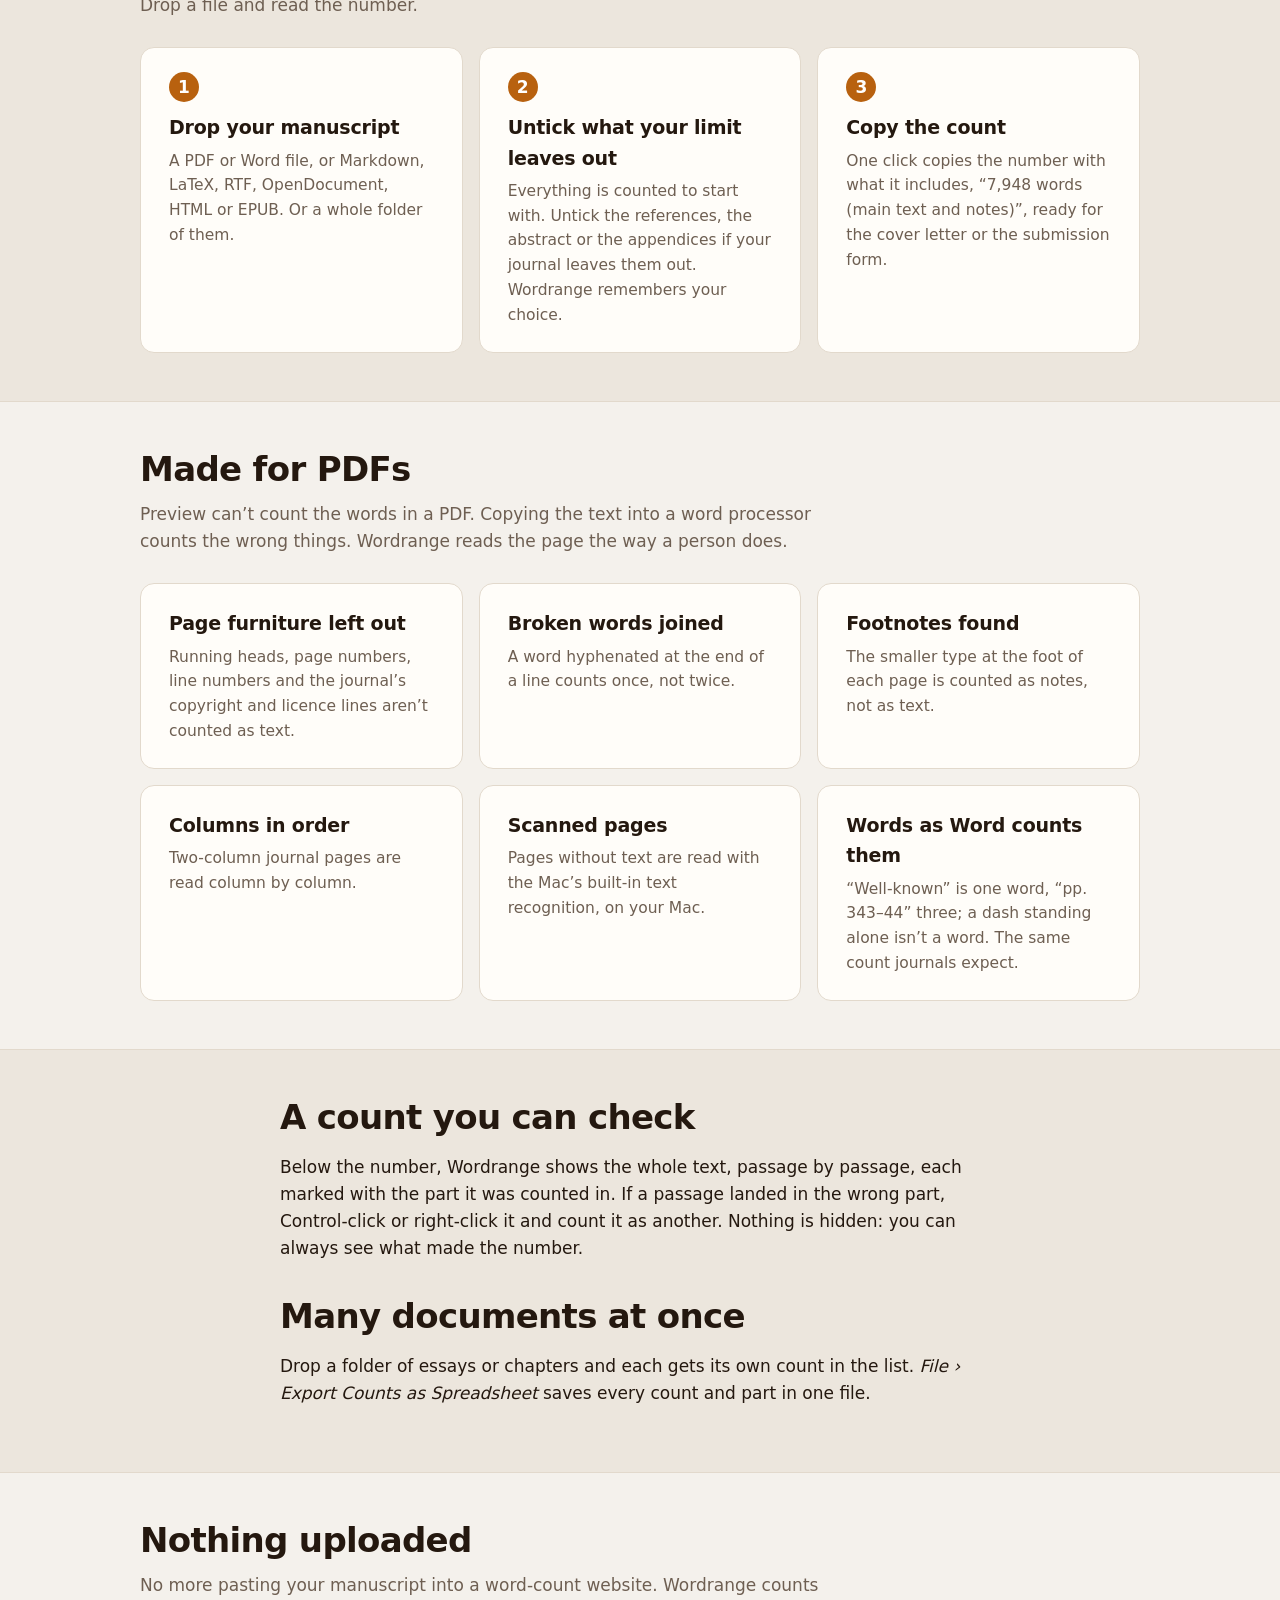
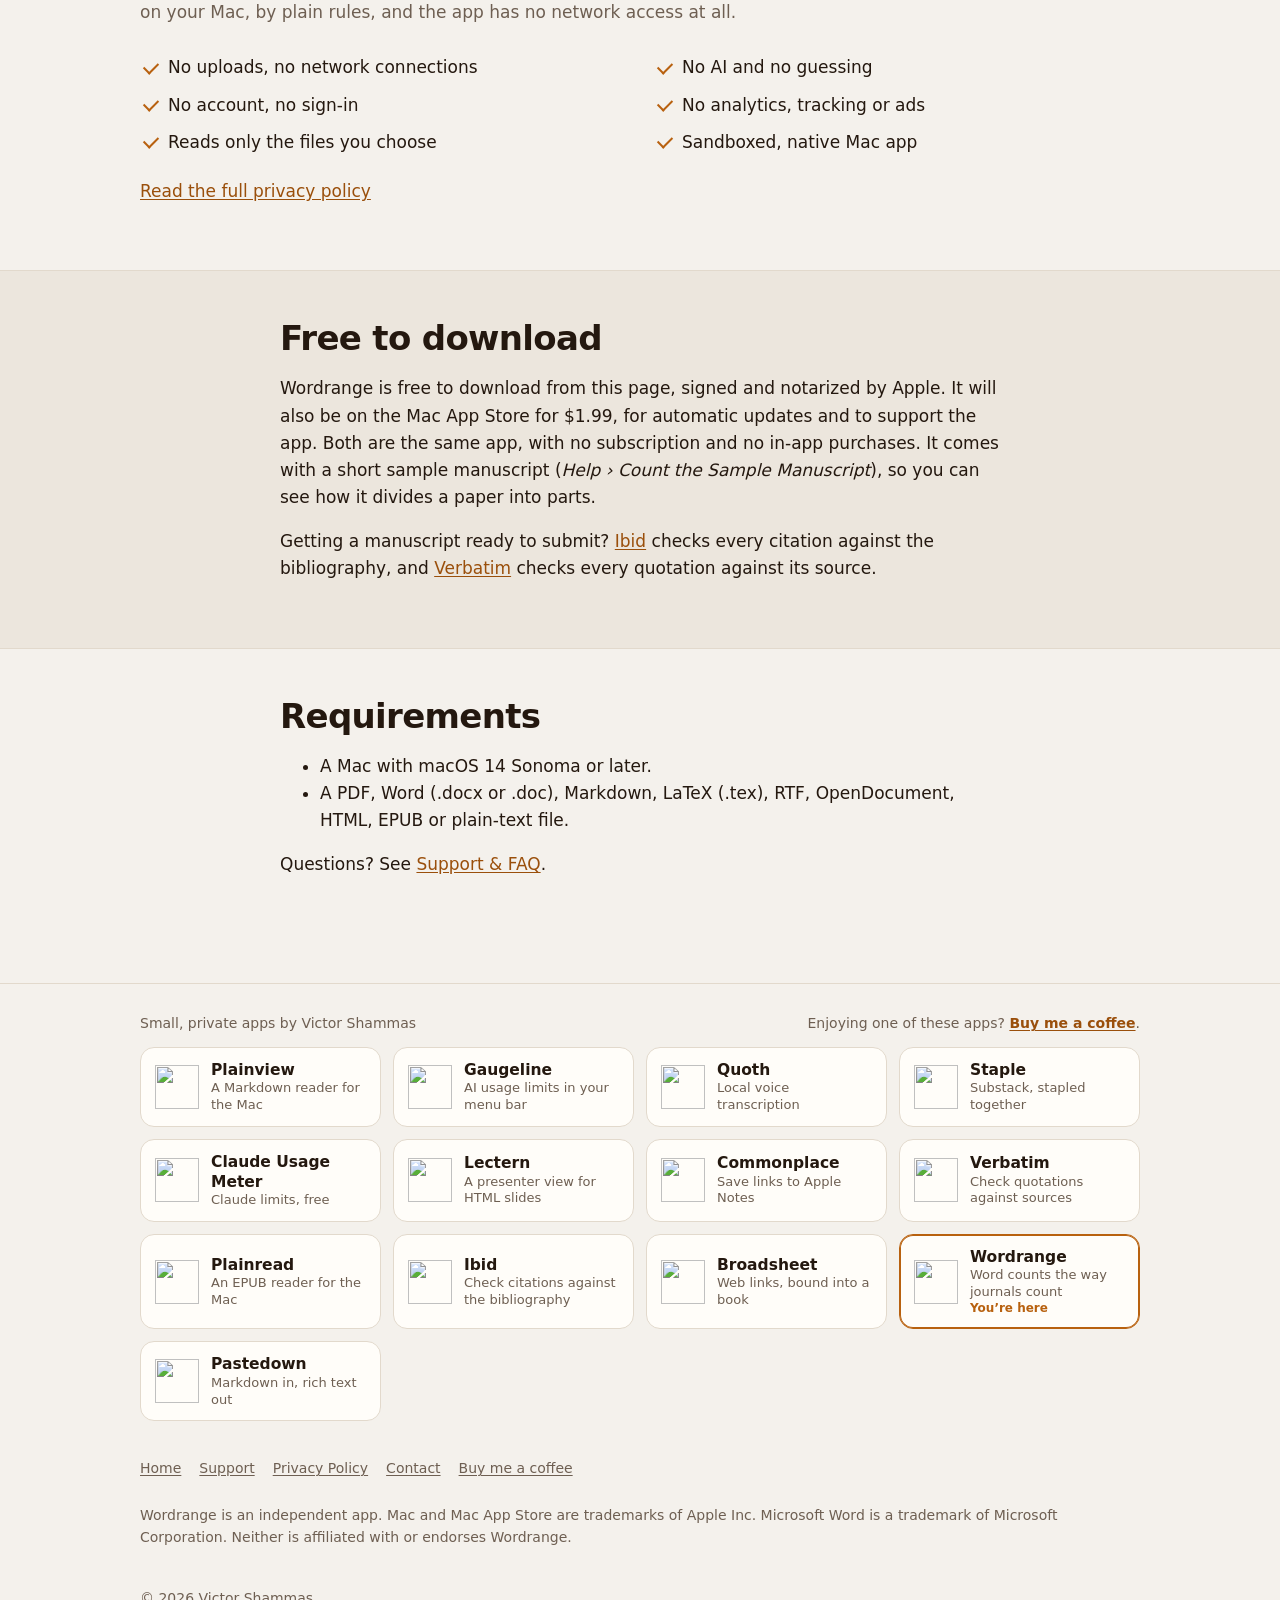
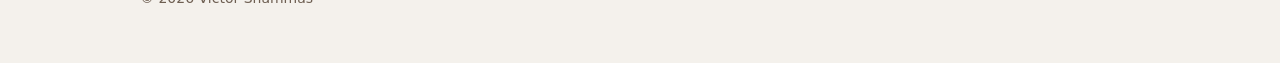
==== commit 33ed3f17: "App bar: add Pastedown Co-Authored-By: Claude Fable 5.2 <noreply@anthropic.com>" ====
--- a/index.html
+++ b/index.html
@@ -164,6 +164,7 @@
       <a class="app-tile" href="https://victorshammas.com/ibid/"><img src="https://victorshammas.com/ibid/icon.png" alt="" width="44" height="44"><span><strong>Ibid</strong><small>Check citations against the bibliography</small></span></a>
       <a class="app-tile" href="https://victorshammas.com/broadsheet/"><img src="https://victorshammas.com/broadsheet/icon.png" alt="" width="44" height="44"><span><strong>Broadsheet</strong><small>Web links, bound into a book</small></span></a>
       <a class="app-tile current" aria-current="page" href="https://victorshammas.com/wordrange/"><img src="https://victorshammas.com/wordrange/icon.png" alt="" width="44" height="44"><span><strong>Wordrange</strong><small>Word counts the way journals count</small><em>You’re here</em></span></a>
+      <a class="app-tile" href="https://victorshammas.com/pastedown/"><img src="https://victorshammas.com/pastedown/icon.png" alt="" width="44" height="44"><span><strong>Pastedown</strong><small>Markdown in, rich text out</small></span></a>
     </div>
   </div>
 </section>
